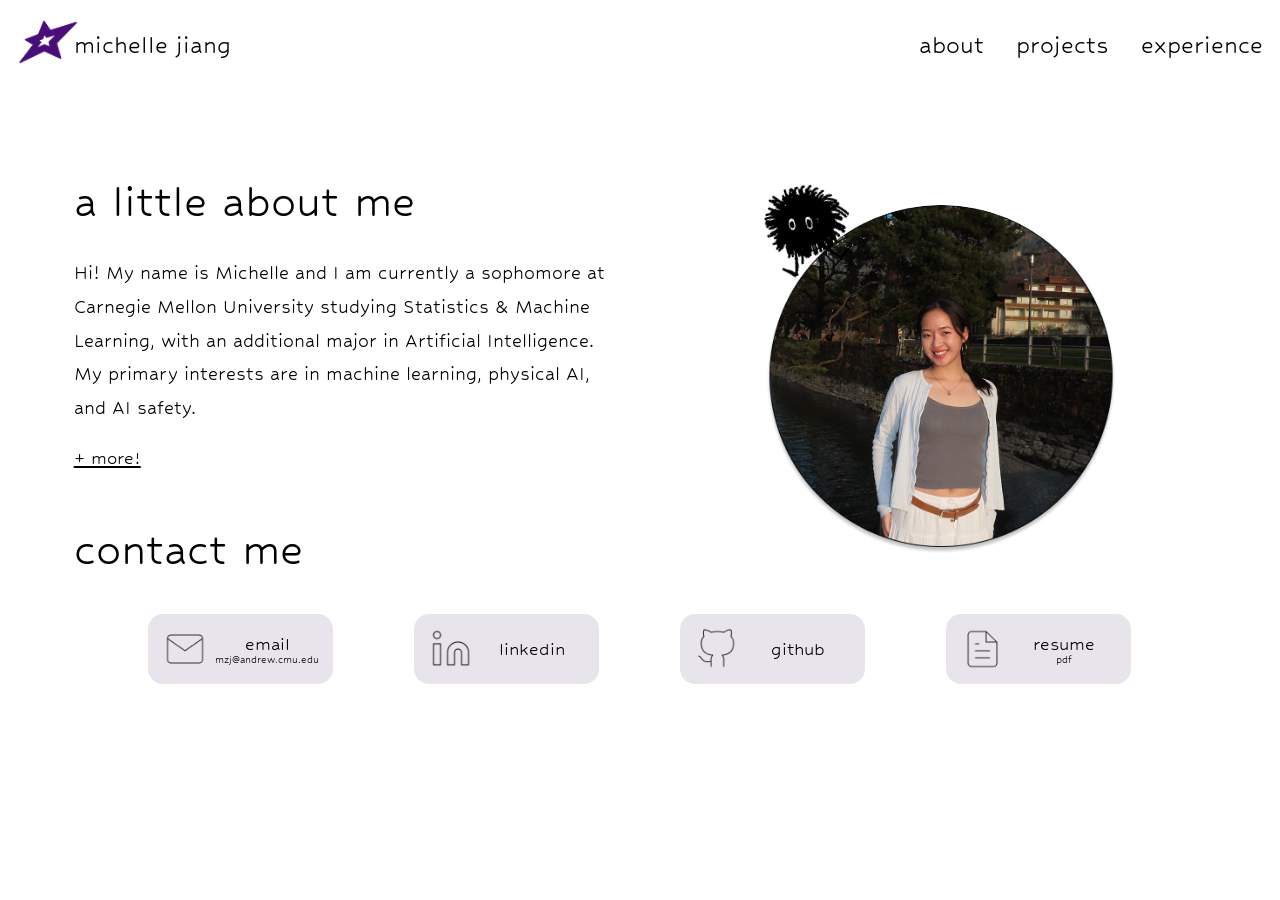
==== about.html @ 58660437 "added resume" ====
<!DOCTYPE html>
<html lang="en">
<head>
    <meta charset="utf-8">
    <meta name="viewport" content="width=device-width, initial-scale=1.0">
    <title>About — Michelle Jiang</title>
    <link rel="icon" type="image/png" href="favicon.png">
    <link rel="preconnect" href="https://fonts.googleapis.com">
    <link rel="preconnect" href="https://fonts.gstatic.com" crossorigin>
    <link href="https://fonts.googleapis.com/css2?family=Ingrid+Darling&family=Hubballi&display=swap" rel="stylesheet">
    <style>
        * {
            margin: 0;
            padding: 0;
            box-sizing: border-box;
        }

        html, body {
            width: 100%;
            height: 100%;
        }

        body {
            background: white;
            overflow-x: hidden;
        }

        /* All values scaled from 1440px design width (px / 14.4 = vw) */
        .page {
            position: relative;
            width: 100vw;
            min-height: 100vh;
            padding-bottom: 4vw;
        }

        /* ── Nav ── */
        .logo-img {
            position: absolute;
            left: 1.18vw;
            top: 1.32vw;
            width: 5vw;
            height: 3.68vw;
            object-fit: contain;
        }

        .site-name {
            position: absolute;
            left: 5.76vw;
            top: 2.5vw;
            font-family: 'Hubballi', sans-serif;
            font-size: 2.15vw;
            color: black;
            white-space: nowrap;
            text-decoration: none;
        }

        nav {
            position: absolute;
            right: 1.32vw;
            top: 2.5vw;
            display: flex;
            gap: 2.5vw;
        }

        nav a {
            font-family: 'Hubballi', sans-serif;
            font-size: 2.15vw;
            color: black;
            text-decoration: none;
            white-space: nowrap;
        }

        nav a:hover {
            opacity: 0.6;
        }

        /* ── About section ── */

        /* "a little about me": left 83px, top 219px, 64px */
        .about-heading {
            position: absolute;
            left: 5.76vw;
            top: 13.8vw;
            font-family: 'Hubballi', sans-serif;
            font-size: 4vw;
            color: black;
            white-space: nowrap;
        }

        /* Bio paragraph: left 83px, top 326px, 32px, line-height 38px, width 581px */
        .bio-text {
            position: absolute;
            left: 5.76vw;
            top: 20vw;
            width: 42vw;
            font-family: 'Hubballi', sans-serif;
            font-size: 1.7vw;
            line-height: 2.64vw;
            color: black;
        }

        /* "+ more!": left 83px, top 594px, 24px, underlined */
        .more-link {
            position: absolute;
            left: 5.76vw;
            top: 35vw;
            font-family: 'Hubballi', sans-serif;
            font-size: 1.67vw;
            color: black;
            text-decoration: underline;
            white-space: nowrap;
        }

        .more-link:hover {
            opacity: 0.6;
        }

        /* Profile photo circle: left 862px, top 261px, 394x393px */
        .profile-photo-wrap {
            position: absolute;
            left: 59.86vw;
            top: 16vw;
            width: 27.36vw;
            height: 27.29vw;
            border-radius: 50%;
            overflow: hidden;
        }

        .profile-photo-wrap img {
            width: 100%;
            height: 100%;
            object-fit: cover;
            display: block;
        }

        /* Fluffy character: left 817px, top 187px, rotated -17.23deg
           Container: 179.966x186.023px; inner clip 141.647x150.839px; img width 193.82% */
        .char-container {
            position: absolute;
            left: 56.74vw;
            top: 11vw;
            width: 12.5vw;
            height: 12.92vw;
            display: flex;
            align-items: center;
            justify-content: center;
        }

        .char-rotated {
            transform: rotate(-17.23deg);
            flex-shrink: 0;
        }

        .char-clip {
            width: 9.83vw;
            height: 10.47vw;
            position: relative;
            overflow: hidden;
        }

        .char-clip img {
            width: 100%;
            height: 100%;
            object-fit: contain;
        }

        /* ── Contact section ── */

        /* "contact me": left 83px, top 680px, 64px */
        .contact-heading {
            position: absolute;
            left: 5.76vw;
            top: 41vw;
            font-family: 'Hubballi', sans-serif;
            font-size: 4vw;
            color: black;
            white-space: nowrap;
        }

        /* Buttons: top 820px, height 78px, width 208px, radius 17px */
        .contact-btn {
            position: absolute;
            top: 48vw;
            width: 14.44vw;
            height: 5.42vw;
            background: #e8e4eb;
            border-radius: 1.18vw;
            display: flex;
            align-items: center;
            gap: 0.7vw;
            padding: 0 1.2vw;
            text-decoration: none;
            color: black;
            transition: background 0.2s, color 0.2s;
        }

        .contact-btn:hover {
            background: #480e78;
            color: white;
        }

        .contact-btn:hover .btn-icon {
            filter: invert(1) brightness(2);
        }

        .btn-icon {
            width: 3.33vw;
            height: 3.33vw;
            object-fit: contain;
            flex-shrink: 0;
        }

        .btn-linkedin .btn-icon {
            filter: brightness(0);
        }

        .btn-linkedin:hover .btn-icon {
            filter: brightness(0) invert(1);
        }

        .btn-label-wrap {
            display: flex;
            flex-direction: column;
            flex: 1;
            align-items: center;
        }

        .btn-label {
            font-family: 'Hubballi', sans-serif;
            font-size: 1.67vw;
            white-space: nowrap;
        }

        .btn-sub {
            font-family: 'Hubballi', sans-serif;
            font-size: 0.97vw;
            white-space: nowrap;
        }

        /* Button positions: left 167, 466, 765, 1064 */
        .btn-email    { left: 11.6vw; }
        .btn-linkedin { left: 32.36vw; }
        .btn-github   { left: 53.13vw; }
        .btn-resume   { left: 73.89vw; }

        /* ── More modal ── */
        .modal-overlay {
            display: none;
            position: fixed;
            inset: 0;
            background: rgba(0, 0, 0, 0.35);
            z-index: 100;
            align-items: center;
            justify-content: center;
        }

        .modal-overlay.active {
            display: flex;
        }

        .modal-panel {
            background: white;
            border-radius: 2vw;
            width: min(62vw, 92vw);
            max-height: 82vh;
            display: flex;
            flex-direction: column;
            overflow: hidden;
        }

        .modal-header {
            display: flex;
            align-items: center;
            justify-content: space-between;
            padding: 2vh 2vw 1vh 2vw;
            flex-shrink: 0;
        }

        .modal-title {
            font-family: 'Ingrid Darling', sans-serif;
            font-size: 3.5vw;
            color: black;
            white-space: nowrap;
        }

        .modal-close {
            width: 1.6vw;
            height: 1.6vw;
            background: none;
            border: none;
            cursor: pointer;
            padding: 0;
            flex-shrink: 0;
        }

        .modal-close img {
            width: 100%;
            height: 100%;
            object-fit: contain;
        }

        .modal-body {
            display: flex;
            gap: 2vw;
            padding: 0 2vw 2vh 2vw;
            overflow: hidden;
            flex: 1;
        }

        .modal-images {
            display: flex;
            flex-direction: column;
            gap: 1.2vh;
            flex-shrink: 0;
            width: 18vw;
            overflow-y: auto;
        }

        .modal-img-slot {
            background: #d9d9d9;
            border-radius: 0.5vw;
            width: 100%;
            aspect-ratio: 4 / 3;
            flex-shrink: 0;
        }

        .modal-text {
            flex: 1;
            overflow-y: auto;
            font-family: 'Hubballi', sans-serif;
            font-size: 1.7vw;
            line-height: 1.9vw;
            color: black;
        }

        .modal-text p + p {
            margin-top: 1.2vh;
        }
    </style>
</head>
<body>
    <div class="page">

        <!-- Nav -->
        <img class="logo-img" src="assets/logo.png" alt="logo">
        <a class="site-name" href="index.html">michelle jiang</a>
        <nav>
            <a href="about.html">about</a>
            <a href="projects.html">projects</a>
            <a href="experience.html">experience</a>
        </nav>

        <!-- About -->
        <p class="about-heading">a little about me</p>
        <p class="bio-text">Hi! My name is Michelle and I am currently a sophomore at Carnegie Mellon University studying Statistics &amp; Machine Learning, with an additional major in Artificial Intelligence. My primary interests are in machine learning, physical AI, and AI safety.</p>
        <a class="more-link" href="#" id="more-link">+ more!</a>

        <!-- Profile photo -->
        <div class="profile-photo-wrap">
            <img src="assets/myPhoto.png" alt="Michelle Jiang">
        </div>

        <!-- Fluffy character overlapping photo -->
        <div class="char-container">
            <div class="char-rotated">
                <div class="char-clip">
                    <img src="assets/oneLittleBlob.png" alt="">
                </div>
            </div>
        </div>

        <!-- Contact -->
        <p class="contact-heading">contact me</p>

        <a class="contact-btn btn-email" href="mailto:mzj@andrew.cmu.edu">
            <img class="btn-icon" src="assets/mailIcon.png" alt="">
            <div class="btn-label-wrap">
                <span class="btn-label">email</span>
                <span class="btn-sub">mzj@andrew.cmu.edu</span>
            </div>
        </a>

        <a class="contact-btn btn-linkedin" href="https://www.linkedin.com/in/michelle-jiang-5ab5a0302/" target="_blank" rel="noopener">
            <img class="btn-icon" src="assets/linkedinIcon.png" alt="">
            <div class="btn-label-wrap">
                <span class="btn-label">linkedin</span>
            </div>
        </a>

        <a class="contact-btn btn-github" href="https://github.com/michellezjiang" target="_blank" rel="noopener">
            <img class="btn-icon" src="assets/githubIcon.png" alt="">
            <div class="btn-label-wrap">
                <span class="btn-label">github</span>
            </div>
        </a>

        <a class="contact-btn btn-resume" href="Michelle Jiang Resume (1).pdf" target="_blank" rel="noopener">
            <img class="btn-icon" src="assets/resumeIcon.png" alt="">
            <div class="btn-label-wrap">
                <span class="btn-label">resume</span>
                <span class="btn-sub">pdf</span>
            </div>
        </a>

    </div>

    <!-- More modal -->
    <div class="modal-overlay" id="more-modal">
        <div class="modal-panel">

            <div class="modal-header">
                <p class="modal-title">a little more...</p>
                <button class="modal-close" id="modal-close" aria-label="Close">
                    <img src="assets/X.png" alt="close">
                </button>
            </div>

            <div class="modal-body">
                <!-- Image slots (blank for now) -->
                <div class="modal-images">
                    <div class="modal-img-slot"></div>
                    <div class="modal-img-slot"></div>
                    <div class="modal-img-slot"></div>
                </div>

                <!-- Text -->
                <div class="modal-text">
                    <p>When I need a break from school, I enjoy exploring my various hobbies with my friends! Recently, I&#8217;ve been really into trying new restaurants around my school. If you ever need food recommendations in the Pittsburgh area, check out my Yelp here.</p>
                    <p>In addition to food, I also enjoy playing tennis when the weather is nice. I actually played competitively from elementary school to high school! I have also been trying to get back into reading, which you can see on my Goodreads!</p>
                    <p>My minor hobbies, which I dabble in from time to time include: fashion/design, UI/UX, teaching, traveling, long walks, Severance &amp; cafe hopping.</p>
                    <p>Overall, I just really enjoy rating things and giving my unsolicited opinions on the internet (as you can probably tell &#128513;)</p>
                </div>
            </div>

        </div>
    </div>

    <script>
        const modal   = document.getElementById('more-modal');
        const openBtn = document.getElementById('more-link');
        const closeBtn = document.getElementById('modal-close');

        openBtn.addEventListener('click', function(e) {
            e.preventDefault();
            modal.classList.add('active');
        });

        closeBtn.addEventListener('click', function() {
            modal.classList.remove('active');
        });

        modal.addEventListener('click', function(e) {
            if (e.target === modal) modal.classList.remove('active');
        });
    </script>
</body>
</html>
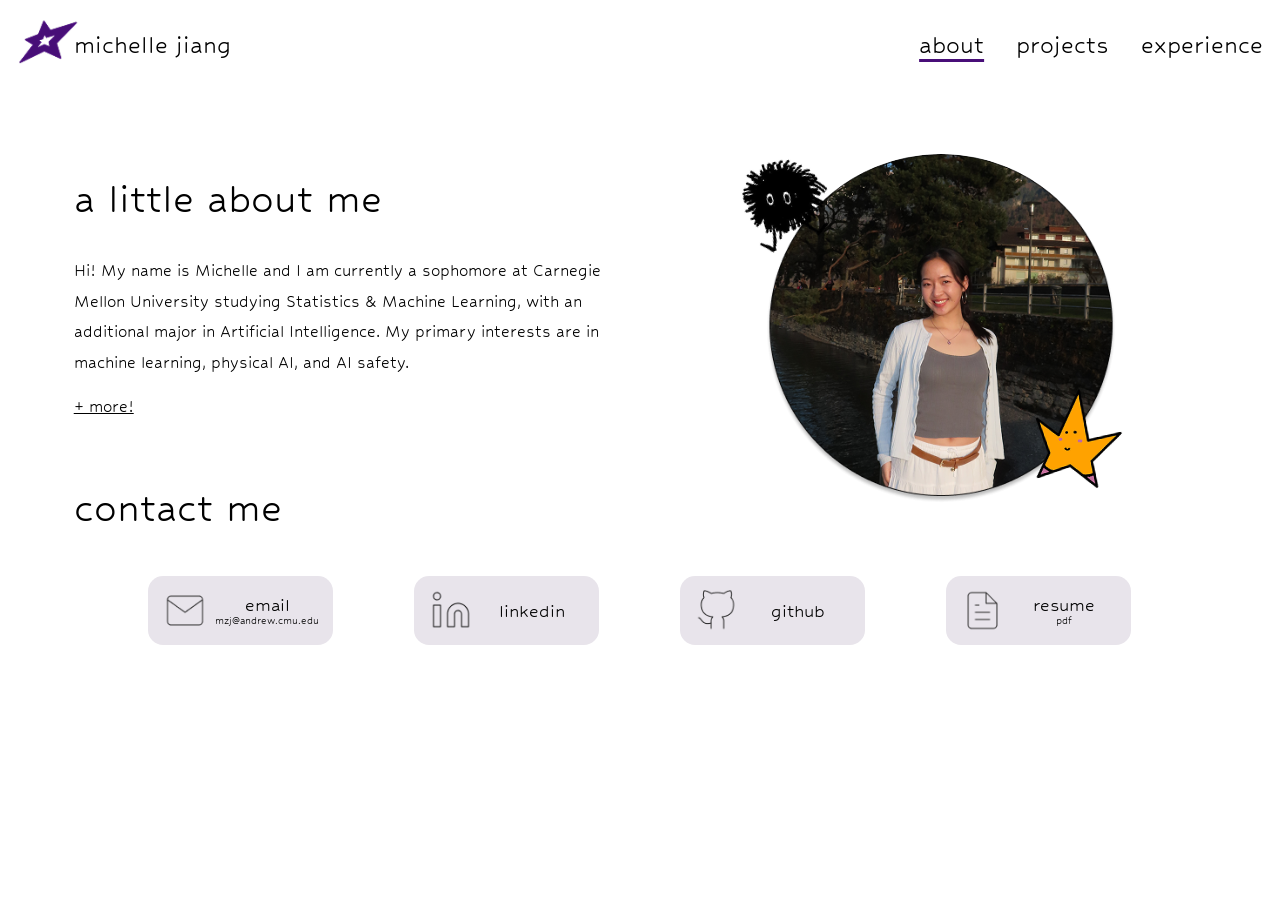
==== commit d6c61764: "small tweaks changed about me page slightly, tried to make resizing more adaptive, fixed minor incon" ====
--- a/about.html
+++ b/about.html
@@ -33,6 +33,12 @@
             padding-bottom: 4vw;
         }
 
+        /* On desktop these wrappers are invisible — children are absolutely positioned */
+        .nav-row,
+        .contact-buttons-grid {
+            display: contents;
+        }
+
         /* ── Nav ── */
         .logo-img {
             position: absolute;
@@ -74,6 +80,13 @@
             opacity: 0.6;
         }
 
+        nav a.active {
+            text-decoration: underline;
+            text-decoration-color: #480e78;
+            text-decoration-thickness: 3px;
+            text-underline-offset: 6px;
+        }
+
         /* ── About section ── */
 
         /* "a little about me": left 83px, top 219px, 64px */
@@ -82,7 +95,7 @@
             left: 5.76vw;
             top: 13.8vw;
             font-family: 'Hubballi', sans-serif;
-            font-size: 4vw;
+            font-size: 3.6vw;
             color: black;
             white-space: nowrap;
         }
@@ -94,8 +107,8 @@
             top: 20vw;
             width: 42vw;
             font-family: 'Hubballi', sans-serif;
-            font-size: 1.7vw;
-            line-height: 2.64vw;
+            font-size: 1.5vw;
+            line-height: 2.4vw;
             color: black;
         }
 
@@ -103,9 +116,9 @@
         .more-link {
             position: absolute;
             left: 5.76vw;
-            top: 35vw;
-            font-family: 'Hubballi', sans-serif;
-            font-size: 1.67vw;
+            top: 31vw;
+            font-family: 'Hubballi', sans-serif;
+            font-size: 1.5vw;
             color: black;
             text-decoration: underline;
             white-space: nowrap;
@@ -119,7 +132,7 @@
         .profile-photo-wrap {
             position: absolute;
             left: 59.86vw;
-            top: 16vw;
+            top: 12vw;
             width: 27.36vw;
             height: 27.29vw;
             border-radius: 50%;
@@ -137,8 +150,8 @@
            Container: 179.966x186.023px; inner clip 141.647x150.839px; img width 193.82% */
         .char-container {
             position: absolute;
-            left: 56.74vw;
-            top: 11vw;
+            left: 55vw;
+            top: 9vw;
             width: 12.5vw;
             height: 12.92vw;
             display: flex;
@@ -164,15 +177,43 @@
             object-fit: contain;
         }
 
+        /* Star character: bottom-right of profile photo */
+        .char-star-container {
+            position: absolute;
+            left: 78vw;
+            top: 28vw;
+            width: 12.5vw;
+            height: 12.92vw;
+            display: flex;
+            align-items: center;
+            justify-content: center;
+        }
+
+        .char-star-rotated {
+            transform: rotate(-9deg);
+            flex-shrink: 0;
+        }
+
+        .char-star-clip {
+            width: 9.83vw;
+            height: 10.47vw;
+        }
+
+        .char-star-clip img {
+            width: 100%;
+            height: 100%;
+            object-fit: contain;
+        }
+
         /* ── Contact section ── */
 
         /* "contact me": left 83px, top 680px, 64px */
         .contact-heading {
             position: absolute;
             left: 5.76vw;
-            top: 41vw;
-            font-family: 'Hubballi', sans-serif;
-            font-size: 4vw;
+            top: 38vw;
+            font-family: 'Hubballi', sans-serif;
+            font-size: 3.6vw;
             color: black;
             white-space: nowrap;
         }
@@ -180,7 +221,7 @@
         /* Buttons: top 820px, height 78px, width 208px, radius 17px */
         .contact-btn {
             position: absolute;
-            top: 48vw;
+            top: 45vw;
             width: 14.44vw;
             height: 5.42vw;
             background: #e8e4eb;
@@ -336,16 +377,208 @@
         .modal-text p + p {
             margin-top: 1.2vh;
         }
+
+        /* ── Tablet (768px – 1024px) ── */
+        @media (max-width: 1024px) {
+            .logo-img {
+                width: 40px;
+                height: 30px;
+                left: 16px;
+                top: 14px;
+            }
+
+            .site-name {
+                left: 64px;
+                top: 18px;
+                font-size: 20px;
+            }
+
+            nav {
+                right: 16px;
+                top: 18px;
+                gap: 20px;
+            }
+
+            nav a {
+                font-size: 20px;
+            }
+
+            .about-heading {
+                font-size: 3.8vw;
+                top: 13vw;
+            }
+
+            .bio-text {
+                font-size: 1.7vw;
+                line-height: 2.6vw;
+            }
+
+            .contact-heading {
+                font-size: 3.8vw;
+            }
+
+            .modal-title { font-size: 4vw; }
+            .modal-text { font-size: 2vw; line-height: 2.4vw; }
+        }
+
+        /* ── Mobile (<768px) ── */
+        @media (max-width: 767px) {
+            body {
+                overflow: auto;
+            }
+
+            .page {
+                position: static;
+                width: 100%;
+                min-height: 100vh;
+                padding: 14px 20px 40px;
+                display: flex;
+                flex-direction: column;
+            }
+
+            /* Nav */
+            .nav-row {
+                display: flex;
+                align-items: center;
+                gap: 10px;
+                margin-bottom: 8px;
+            }
+
+            .logo-img {
+                position: static;
+                width: 36px;
+                height: 26px;
+                flex-shrink: 0;
+            }
+
+            .site-name {
+                position: static;
+                font-size: 18px;
+                white-space: nowrap;
+            }
+
+            nav {
+                position: static;
+                gap: 20px;
+                margin-bottom: 24px;
+            }
+
+            nav a { font-size: 16px; }
+
+            /* About heading */
+            .about-heading {
+                position: static;
+                font-size: 28px;
+                white-space: normal;
+                margin-bottom: 16px;
+            }
+
+            /* Profile photo — centered, below bio */
+            .profile-photo-wrap {
+                position: static;
+                width: 200px;
+                height: 200px;
+                margin: 16px auto;
+            }
+
+            /* Hide decorative characters */
+            .char-container,
+            .char-star-container {
+                display: none;
+            }
+
+            /* Bio text */
+            .bio-text {
+                position: static;
+                width: 100%;
+                font-size: 16px;
+                line-height: 1.6;
+                margin-bottom: 8px;
+            }
+
+            .more-link {
+                position: static;
+                font-size: 16px;
+                margin-bottom: 28px;
+            }
+
+            /* Contact section */
+            .contact-heading {
+                position: static;
+                font-size: 28px;
+                margin-bottom: 16px;
+            }
+
+            /* Buttons: 2-column grid */
+            .contact-btn {
+                position: static;
+                width: 100%;
+                height: auto;
+                padding: 12px 16px;
+                border-radius: 12px;
+                gap: 12px;
+            }
+
+            .btn-icon {
+                width: 28px;
+                height: 28px;
+            }
+
+            .btn-label { font-size: 16px; }
+            .btn-sub   { font-size: 12px; }
+
+            /* Grid wrapper for the 4 buttons */
+            .contact-buttons-grid {
+                display: grid;
+                grid-template-columns: 1fr 1fr;
+                gap: 12px;
+            }
+
+            /* Modal adjustments */
+            .modal-panel {
+                width: 92vw;
+                border-radius: 16px;
+            }
+
+            .modal-title { font-size: 24px; }
+
+            .modal-close {
+                width: 20px;
+                height: 20px;
+            }
+
+            .modal-body {
+                flex-direction: column;
+            }
+
+            .modal-images {
+                flex-direction: row;
+                width: 100%;
+                overflow-x: auto;
+                overflow-y: visible;
+            }
+
+            .modal-img-slot {
+                min-width: 120px;
+            }
+
+            .modal-text {
+                font-size: 15px;
+                line-height: 1.55;
+            }
+        }
     </style>
 </head>
 <body>
     <div class="page">
 
         <!-- Nav -->
-        <img class="logo-img" src="assets/logo.png" alt="logo">
-        <a class="site-name" href="index.html">michelle jiang</a>
+        <div class="nav-row">
+            <a href="index.html"><img class="logo-img" src="assets/logo.png" alt="logo"></a>
+            <a class="site-name" href="index.html">michelle jiang</a>
+        </div>
         <nav>
-            <a href="about.html">about</a>
+            <a href="about.html" class="active">about</a>
             <a href="projects.html">projects</a>
             <a href="experience.html">experience</a>
         </nav>
@@ -369,38 +602,49 @@
             </div>
         </div>
 
+        <!-- Star character bottom-right of photo -->
+        <div class="char-star-container">
+            <div class="char-star-rotated">
+                <div class="char-star-clip">
+                    <img src="assets/oneLittleStar.png" alt="">
+                </div>
+            </div>
+        </div>
+
         <!-- Contact -->
         <p class="contact-heading">contact me</p>
 
-        <a class="contact-btn btn-email" href="mailto:mzj@andrew.cmu.edu">
-            <img class="btn-icon" src="assets/mailIcon.png" alt="">
-            <div class="btn-label-wrap">
-                <span class="btn-label">email</span>
-                <span class="btn-sub">mzj@andrew.cmu.edu</span>
-            </div>
-        </a>
-
-        <a class="contact-btn btn-linkedin" href="https://www.linkedin.com/in/michelle-jiang-5ab5a0302/" target="_blank" rel="noopener">
-            <img class="btn-icon" src="assets/linkedinIcon.png" alt="">
-            <div class="btn-label-wrap">
-                <span class="btn-label">linkedin</span>
-            </div>
-        </a>
-
-        <a class="contact-btn btn-github" href="https://github.com/michellezjiang" target="_blank" rel="noopener">
-            <img class="btn-icon" src="assets/githubIcon.png" alt="">
-            <div class="btn-label-wrap">
-                <span class="btn-label">github</span>
-            </div>
-        </a>
-
-        <a class="contact-btn btn-resume" href="Michelle Jiang Resume (1).pdf" target="_blank" rel="noopener">
-            <img class="btn-icon" src="assets/resumeIcon.png" alt="">
-            <div class="btn-label-wrap">
-                <span class="btn-label">resume</span>
-                <span class="btn-sub">pdf</span>
-            </div>
-        </a>
+        <div class="contact-buttons-grid">
+            <a class="contact-btn btn-email" href="mailto:mzj@andrew.cmu.edu">
+                <img class="btn-icon" src="assets/mailIcon.png" alt="">
+                <div class="btn-label-wrap">
+                    <span class="btn-label">email</span>
+                    <span class="btn-sub">mzj@andrew.cmu.edu</span>
+                </div>
+            </a>
+
+            <a class="contact-btn btn-linkedin" href="https://www.linkedin.com/in/michelle-jiang-5ab5a0302/" target="_blank" rel="noopener">
+                <img class="btn-icon" src="assets/linkedinIcon.png" alt="">
+                <div class="btn-label-wrap">
+                    <span class="btn-label">linkedin</span>
+                </div>
+            </a>
+
+            <a class="contact-btn btn-github" href="https://github.com/michellezjiang" target="_blank" rel="noopener">
+                <img class="btn-icon" src="assets/githubIcon.png" alt="">
+                <div class="btn-label-wrap">
+                    <span class="btn-label">github</span>
+                </div>
+            </a>
+
+            <a class="contact-btn btn-resume" href="Michelle Jiang Resume (1).pdf" target="_blank" rel="noopener">
+                <img class="btn-icon" src="assets/resumeIcon.png" alt="">
+                <div class="btn-label-wrap">
+                    <span class="btn-label">resume</span>
+                    <span class="btn-sub">pdf</span>
+                </div>
+            </a>
+        </div>
 
     </div>
 
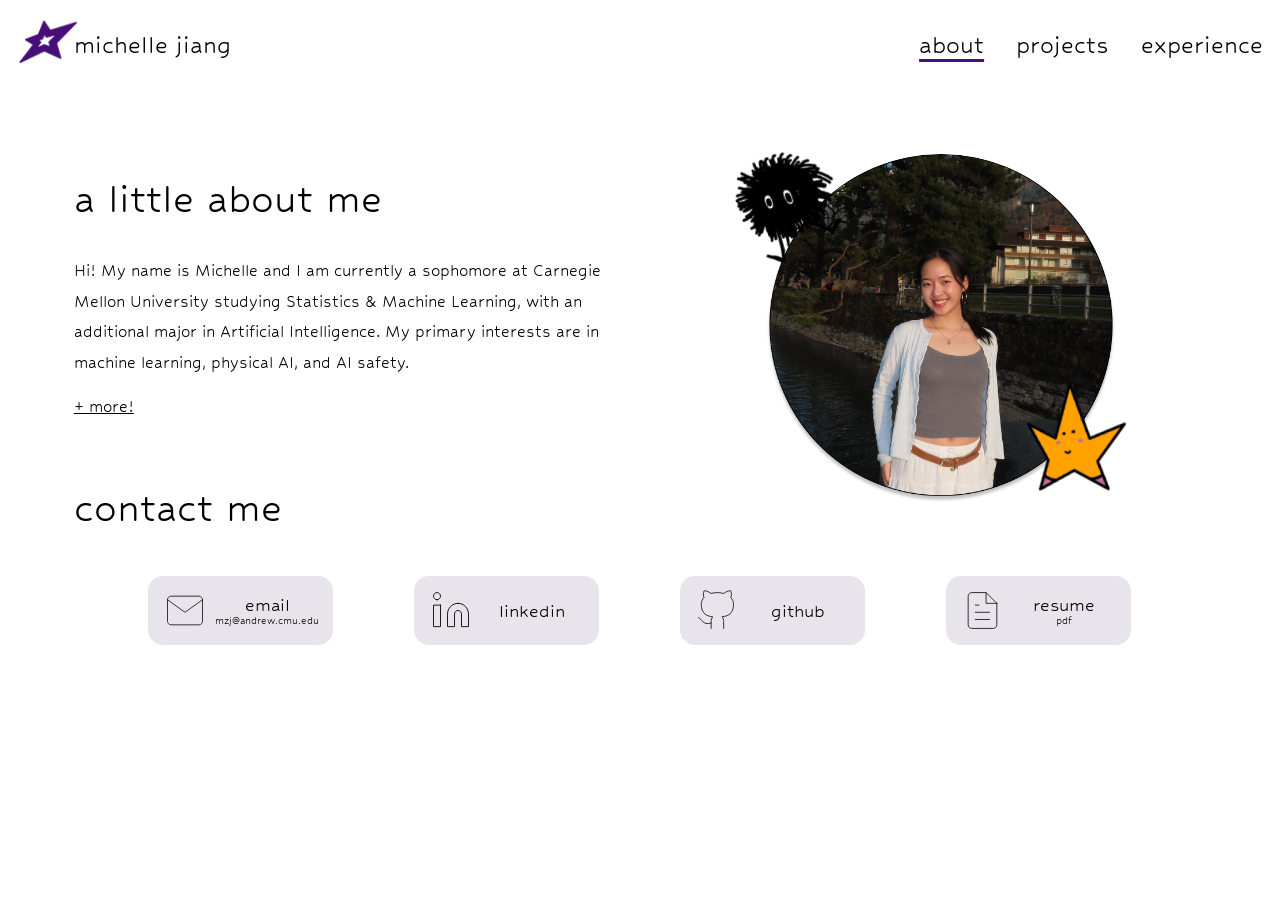
==== commit df1c829c: "minor updates changed pngs to svgs and higher quality images, added missing line art to home screen" ====
--- a/about.html
+++ b/about.html
@@ -574,7 +574,7 @@
 
         <!-- Nav -->
         <div class="nav-row">
-            <a href="index.html"><img class="logo-img" src="assets/logo.png" alt="logo"></a>
+            <a href="index.html"><img class="logo-img" src="assets/logo.svg" alt="logo"></a>
             <a class="site-name" href="index.html">michelle jiang</a>
         </div>
         <nav>
@@ -590,14 +590,14 @@
 
         <!-- Profile photo -->
         <div class="profile-photo-wrap">
-            <img src="assets/myPhoto.png" alt="Michelle Jiang">
+            <img src="assets/myBioPhoto.png" alt="Michelle Jiang">
         </div>
 
         <!-- Fluffy character overlapping photo -->
         <div class="char-container">
             <div class="char-rotated">
                 <div class="char-clip">
-                    <img src="assets/oneLittleBlob.png" alt="">
+                    <img src="assets/oneLittleBlob.svg" alt="">
                 </div>
             </div>
         </div>
@@ -606,7 +606,7 @@
         <div class="char-star-container">
             <div class="char-star-rotated">
                 <div class="char-star-clip">
-                    <img src="assets/oneLittleStar.png" alt="">
+                    <img src="assets/oneLittleStar.svg" alt="">
                 </div>
             </div>
         </div>
@@ -616,7 +616,7 @@
 
         <div class="contact-buttons-grid">
             <a class="contact-btn btn-email" href="mailto:mzj@andrew.cmu.edu">
-                <img class="btn-icon" src="assets/mailIcon.png" alt="">
+                <img class="btn-icon" src="assets/mailIcon.svg" alt="">
                 <div class="btn-label-wrap">
                     <span class="btn-label">email</span>
                     <span class="btn-sub">mzj@andrew.cmu.edu</span>
@@ -624,21 +624,21 @@
             </a>
 
             <a class="contact-btn btn-linkedin" href="https://www.linkedin.com/in/michelle-jiang-5ab5a0302/" target="_blank" rel="noopener">
-                <img class="btn-icon" src="assets/linkedinIcon.png" alt="">
+                <img class="btn-icon" src="assets/linkedinIcon.svg" alt="">
                 <div class="btn-label-wrap">
                     <span class="btn-label">linkedin</span>
                 </div>
             </a>
 
             <a class="contact-btn btn-github" href="https://github.com/michellezjiang" target="_blank" rel="noopener">
-                <img class="btn-icon" src="assets/githubIcon.png" alt="">
+                <img class="btn-icon" src="assets/githubIcon.svg" alt="">
                 <div class="btn-label-wrap">
                     <span class="btn-label">github</span>
                 </div>
             </a>
 
             <a class="contact-btn btn-resume" href="Michelle Jiang Resume (1).pdf" target="_blank" rel="noopener">
-                <img class="btn-icon" src="assets/resumeIcon.png" alt="">
+                <img class="btn-icon" src="assets/resumeIcon.svg" alt="">
                 <div class="btn-label-wrap">
                     <span class="btn-label">resume</span>
                     <span class="btn-sub">pdf</span>
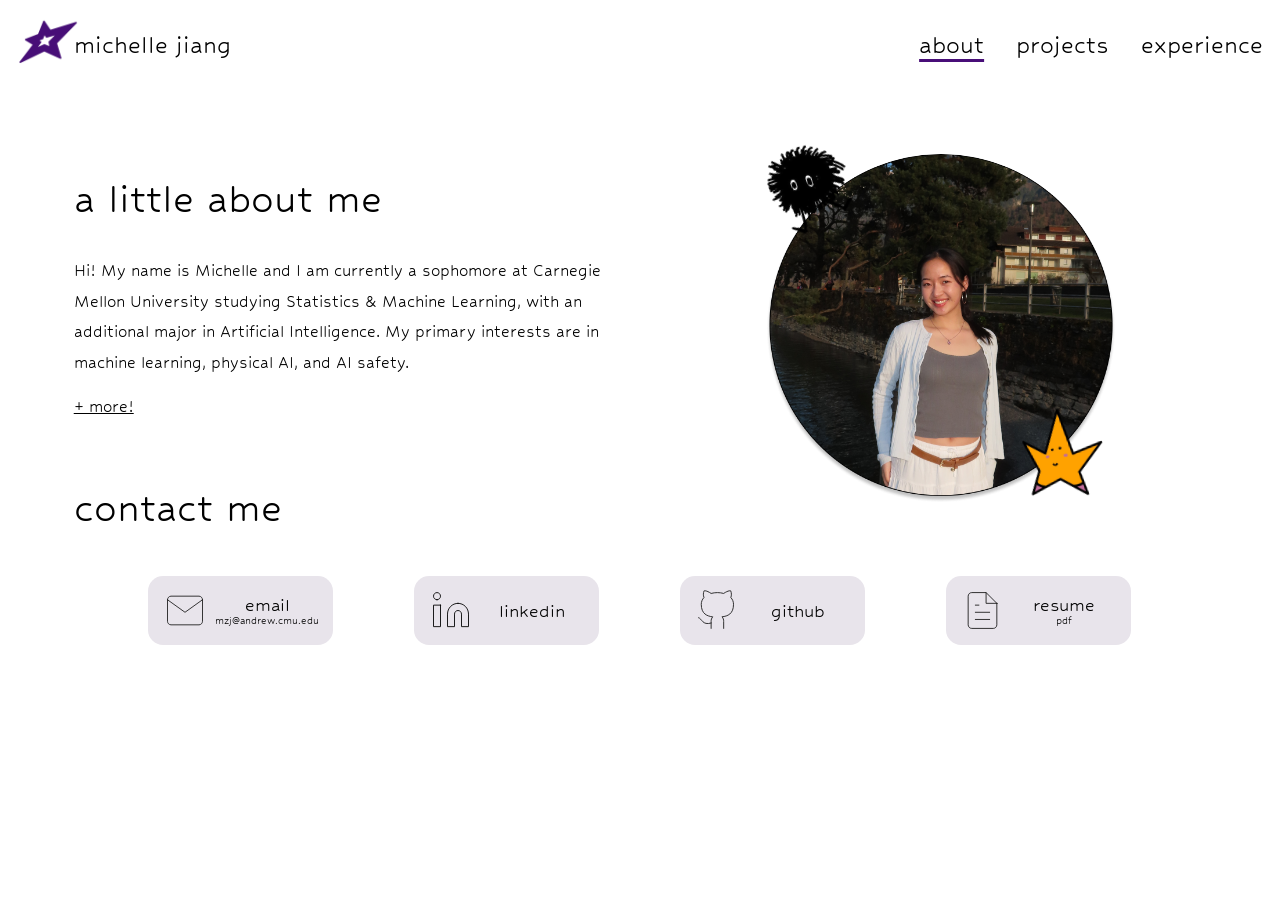
==== commit 27d4a5e1: "added photos rotating photos in about page" ====
--- a/about.html
+++ b/about.html
@@ -150,8 +150,8 @@
            Container: 179.966x186.023px; inner clip 141.647x150.839px; img width 193.82% */
         .char-container {
             position: absolute;
-            left: 55vw;
-            top: 9vw;
+            left: 58vw;
+            top: 8.5vw;
             width: 12.5vw;
             height: 12.92vw;
             display: flex;
@@ -172,8 +172,8 @@
         }
 
         .char-clip img {
-            width: 100%;
-            height: 100%;
+            width: 80%;
+            height: 80%;
             object-fit: contain;
         }
 
@@ -181,7 +181,7 @@
         .char-star-container {
             position: absolute;
             left: 78vw;
-            top: 28vw;
+            top: 30vw;
             width: 12.5vw;
             height: 12.92vw;
             display: flex;
@@ -200,8 +200,8 @@
         }
 
         .char-star-clip img {
-            width: 100%;
-            height: 100%;
+            width: 80%;
+            height: 80%;
             object-fit: contain;
         }
 
@@ -355,14 +355,47 @@
             flex-shrink: 0;
             width: 18vw;
             overflow-y: auto;
+            scrollbar-width: none;
+            -ms-overflow-style: none;
+        }
+
+        .modal-images::-webkit-scrollbar {
+            display: none;
+        }
+
+        .modal-images.show-scrollbar {
+            scrollbar-width: thin;
+            scrollbar-color: #ccc transparent;
+            -ms-overflow-style: auto;
+        }
+
+        .modal-images.show-scrollbar::-webkit-scrollbar {
+            display: block;
+            width: 4px;
+        }
+
+        .modal-images.show-scrollbar::-webkit-scrollbar-thumb {
+            background: #ccc;
+            border-radius: 2px;
+        }
+
+        .modal-images.hide-clones .modal-img-clone {
+            display: none;
         }
 
         .modal-img-slot {
-            background: #d9d9d9;
             border-radius: 0.5vw;
             width: 100%;
             aspect-ratio: 4 / 3;
             flex-shrink: 0;
+            overflow: hidden;
+        }
+
+        .modal-img-slot img {
+            width: 100%;
+            height: 100%;
+            object-fit: cover;
+            display: block;
         }
 
         .modal-text {
@@ -662,9 +695,13 @@
             <div class="modal-body">
                 <!-- Image slots (blank for now) -->
                 <div class="modal-images">
-                    <div class="modal-img-slot"></div>
-                    <div class="modal-img-slot"></div>
-                    <div class="modal-img-slot"></div>
+                    <div class="modal-img-slot"><img src="aboutPhotos/IMG_3335.jpg" alt=""></div>
+                    <div class="modal-img-slot"><img src="aboutPhotos/IMG_2489.JPG" alt=""></div>
+                    <div class="modal-img-slot"><img src="aboutPhotos/IMG_5267.jpg" alt=""></div>
+                    <div class="modal-img-slot"><img src="aboutPhotos/IMG_4606.JPG" alt=""></div>
+                    <div class="modal-img-slot"><img src="aboutPhotos/IMG_1502.JPG" alt=""></div>
+                    <div class="modal-img-slot"><img src="aboutPhotos/IMG_1071.JPG" alt=""></div>
+                    <div class="modal-img-slot"><img src="aboutPhotos/IMG_6518.jpg" alt=""></div>
                 </div>
 
                 <!-- Text -->
@@ -680,21 +717,70 @@
     </div>
 
     <script>
-        const modal   = document.getElementById('more-modal');
-        const openBtn = document.getElementById('more-link');
+        const modal    = document.getElementById('more-modal');
+        const openBtn  = document.getElementById('more-link');
         const closeBtn = document.getElementById('modal-close');
+        const imgList  = document.querySelector('.modal-images');
+
+        // Duplicate slots for seamless looping; mark clones so we can hide them on hover
+        const origSlots = Array.from(imgList.children);
+        origSlots.forEach(function(slot) {
+            const clone = slot.cloneNode(true);
+            clone.classList.add('modal-img-clone');
+            imgList.appendChild(clone);
+        });
+
+        let scrollTimer = null;
+        let paused = false;
+
+        function startAutoScroll() {
+            clearInterval(scrollTimer);
+            scrollTimer = setInterval(function() {
+                if (paused) return;
+                imgList.scrollTop += 1;
+                if (imgList.scrollTop >= imgList.scrollHeight / 2) {
+                    imgList.scrollTop -= imgList.scrollHeight / 2;
+                }
+            }, 20);
+        }
+
+        function stopAutoScroll() {
+            clearInterval(scrollTimer);
+            scrollTimer = null;
+        }
+
+        imgList.addEventListener('mouseenter', function() {
+            paused = true;
+            // Normalize position into the original half before hiding clones
+            const halfH = imgList.scrollHeight / 2;
+            if (imgList.scrollTop >= halfH) {
+                imgList.scrollTop -= halfH;
+            }
+            imgList.classList.add('hide-clones', 'show-scrollbar');
+        });
+
+        imgList.addEventListener('mouseleave', function() {
+            imgList.classList.remove('hide-clones', 'show-scrollbar');
+            paused = false;
+        });
 
         openBtn.addEventListener('click', function(e) {
             e.preventDefault();
             modal.classList.add('active');
+            imgList.scrollTop = 0;
+            startAutoScroll();
         });
 
         closeBtn.addEventListener('click', function() {
             modal.classList.remove('active');
+            stopAutoScroll();
         });
 
         modal.addEventListener('click', function(e) {
-            if (e.target === modal) modal.classList.remove('active');
+            if (e.target === modal) {
+                modal.classList.remove('active');
+                stopAutoScroll();
+            }
         });
     </script>
 </body>
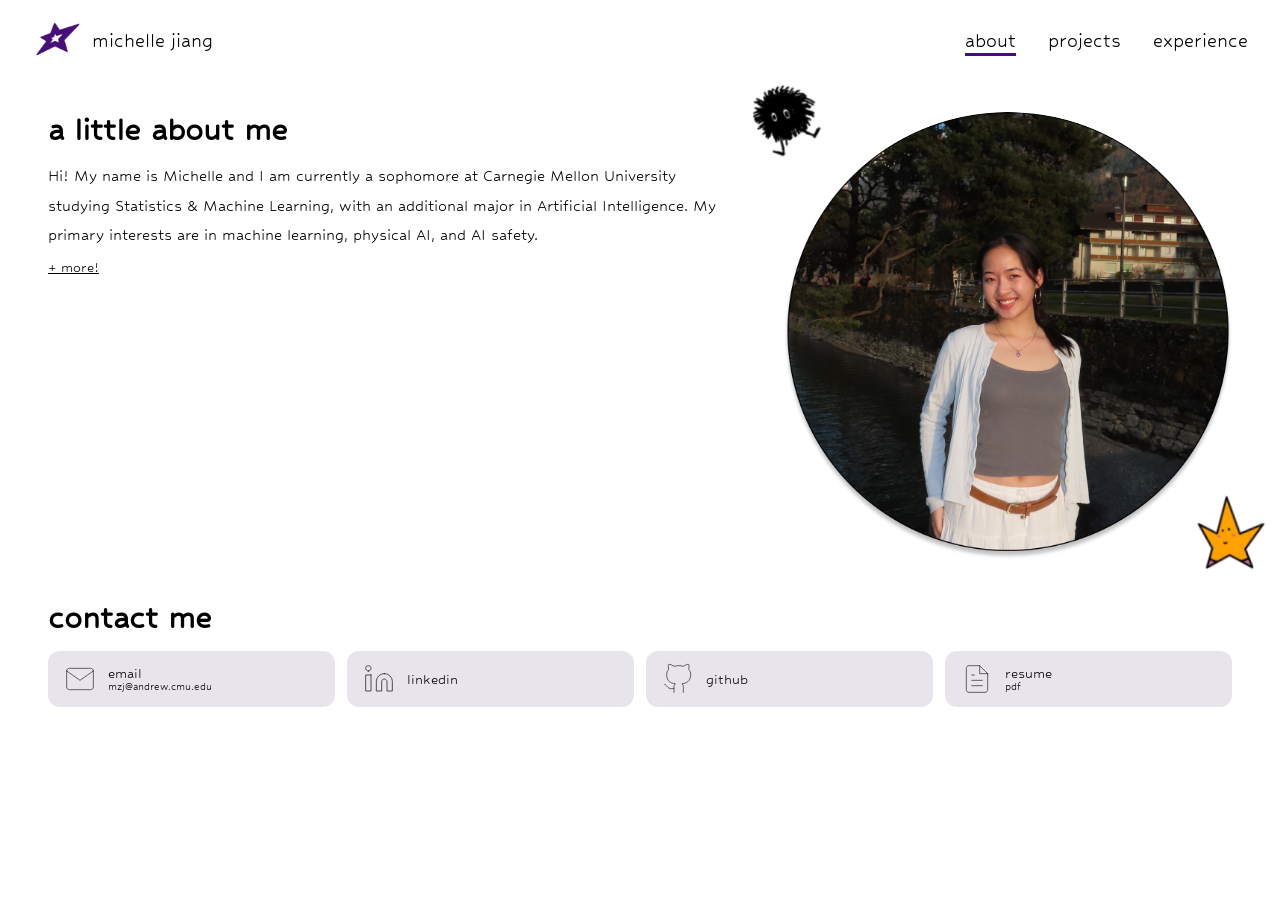
==== commit e999d0b7: "some random updates changing size of screen" ====
--- a/about.html
+++ b/about.html
@@ -8,135 +8,63 @@
     <link rel="preconnect" href="https://fonts.googleapis.com">
     <link rel="preconnect" href="https://fonts.gstatic.com" crossorigin>
     <link href="https://fonts.googleapis.com/css2?family=Ingrid+Darling&family=Hubballi&display=swap" rel="stylesheet">
+    <link rel="stylesheet" href="style.css">
     <style>
-        * {
-            margin: 0;
-            padding: 0;
-            box-sizing: border-box;
-        }
-
-        html, body {
-            width: 100%;
-            height: 100%;
-        }
-
+        /* ── About — mobile base ── */
         body {
-            background: white;
-            overflow-x: hidden;
-        }
-
-        /* All values scaled from 1440px design width (px / 14.4 = vw) */
-        .page {
-            position: relative;
-            width: 100vw;
+            display: flex;
+            flex-direction: column;
             min-height: 100vh;
-            padding-bottom: 4vw;
-        }
-
-        /* On desktop these wrappers are invisible — children are absolutely positioned */
-        .nav-row,
-        .contact-buttons-grid {
-            display: contents;
-        }
-
-        /* ── Nav ── */
-        .logo-img {
-            position: absolute;
-            left: 1.18vw;
-            top: 1.32vw;
-            width: 5vw;
-            height: 3.68vw;
-            object-fit: contain;
-        }
-
-        .site-name {
-            position: absolute;
-            left: 5.76vw;
-            top: 2.5vw;
-            font-family: 'Hubballi', sans-serif;
-            font-size: 2.15vw;
-            color: black;
-            white-space: nowrap;
-            text-decoration: none;
-        }
-
-        nav {
-            position: absolute;
-            right: 1.32vw;
-            top: 2.5vw;
-            display: flex;
-            gap: 2.5vw;
-        }
-
-        nav a {
-            font-family: 'Hubballi', sans-serif;
-            font-size: 2.15vw;
-            color: black;
-            text-decoration: none;
-            white-space: nowrap;
-        }
-
-        nav a:hover {
-            opacity: 0.6;
-        }
-
-        nav a.active {
+        }
+
+        .about-main {
+            flex: 1;
+            padding: 1.25rem 1.25rem 3rem;
+            display: flex;
+            flex-direction: column;
+            gap: 2.5rem;
+        }
+
+        /* ── About section ── */
+        .about-section {
+            display: flex;
+            flex-direction: column;
+            gap: 1.5rem;
+        }
+
+        .about-heading {
+            font-family: var(--font-body);
+            font-size: 1.75rem;
+            color: #000;
+            margin-bottom: 0.875rem;
+        }
+
+        .bio-text {
+            font-family: var(--font-body);
+            font-size: 1rem;
+            line-height: 1.65;
+            color: #000;
+            margin-bottom: 0.5rem;
+        }
+
+        .more-link {
+            font-family: var(--font-body);
+            font-size: 1rem;
+            color: #000;
             text-decoration: underline;
-            text-decoration-color: #480e78;
-            text-decoration-thickness: 3px;
-            text-underline-offset: 6px;
-        }
-
-        /* ── About section ── */
-
-        /* "a little about me": left 83px, top 219px, 64px */
-        .about-heading {
-            position: absolute;
-            left: 5.76vw;
-            top: 13.8vw;
-            font-family: 'Hubballi', sans-serif;
-            font-size: 3.6vw;
-            color: black;
-            white-space: nowrap;
-        }
-
-        /* Bio paragraph: left 83px, top 326px, 32px, line-height 38px, width 581px */
-        .bio-text {
-            position: absolute;
-            left: 5.76vw;
-            top: 20vw;
-            width: 42vw;
-            font-family: 'Hubballi', sans-serif;
-            font-size: 1.5vw;
-            line-height: 2.4vw;
-            color: black;
-        }
-
-        /* "+ more!": left 83px, top 594px, 24px, underlined */
-        .more-link {
-            position: absolute;
-            left: 5.76vw;
-            top: 31vw;
-            font-family: 'Hubballi', sans-serif;
-            font-size: 1.5vw;
-            color: black;
-            text-decoration: underline;
-            white-space: nowrap;
-        }
-
-        .more-link:hover {
-            opacity: 0.6;
-        }
-
-        /* Profile photo circle: left 862px, top 261px, 394x393px */
+            display: inline-block;
+        }
+
+        .more-link:hover { opacity: 0.6; }
+
+        .about-right { position: relative; }
+
         .profile-photo-wrap {
-            position: absolute;
-            left: 59.86vw;
-            top: 12vw;
-            width: 27.36vw;
-            height: 27.29vw;
+            width: 180px;
+            height: 180px;
             border-radius: 50%;
             overflow: hidden;
+            margin: 0 auto;
         }
 
         .profile-photo-wrap img {
@@ -146,145 +74,66 @@
             display: block;
         }
 
-        /* Fluffy character: left 817px, top 187px, rotated -17.23deg
-           Container: 179.966x186.023px; inner clip 141.647x150.839px; img width 193.82% */
-        .char-container {
-            position: absolute;
-            left: 58vw;
-            top: 8.5vw;
-            width: 12.5vw;
-            height: 12.92vw;
+        .char-blob,
+        .char-star { display: none; }
+
+        /* ── Contact section ── */
+        .contact-heading {
+            font-family: var(--font-body);
+            font-size: 1.75rem;
+            color: #000;
+            margin-bottom: 1rem;
+        }
+
+        .contact-buttons-grid {
+            display: grid;
+            grid-template-columns: 1fr 1fr;
+            gap: 0.75rem;
+        }
+
+        .contact-btn {
             display: flex;
             align-items: center;
-            justify-content: center;
-        }
-
-        .char-rotated {
-            transform: rotate(-17.23deg);
-            flex-shrink: 0;
-        }
-
-        .char-clip {
-            width: 9.83vw;
-            height: 10.47vw;
-            position: relative;
-            overflow: hidden;
-        }
-
-        .char-clip img {
-            width: 80%;
-            height: 80%;
-            object-fit: contain;
-        }
-
-        /* Star character: bottom-right of profile photo */
-        .char-star-container {
-            position: absolute;
-            left: 78vw;
-            top: 30vw;
-            width: 12.5vw;
-            height: 12.92vw;
-            display: flex;
-            align-items: center;
-            justify-content: center;
-        }
-
-        .char-star-rotated {
-            transform: rotate(-9deg);
-            flex-shrink: 0;
-        }
-
-        .char-star-clip {
-            width: 9.83vw;
-            height: 10.47vw;
-        }
-
-        .char-star-clip img {
-            width: 80%;
-            height: 80%;
-            object-fit: contain;
-        }
-
-        /* ── Contact section ── */
-
-        /* "contact me": left 83px, top 680px, 64px */
-        .contact-heading {
-            position: absolute;
-            left: 5.76vw;
-            top: 38vw;
-            font-family: 'Hubballi', sans-serif;
-            font-size: 3.6vw;
-            color: black;
-            white-space: nowrap;
-        }
-
-        /* Buttons: top 820px, height 78px, width 208px, radius 17px */
-        .contact-btn {
-            position: absolute;
-            top: 45vw;
-            width: 14.44vw;
-            height: 5.42vw;
-            background: #e8e4eb;
-            border-radius: 1.18vw;
-            display: flex;
-            align-items: center;
-            gap: 0.7vw;
-            padding: 0 1.2vw;
+            gap: 0.75rem;
+            padding: 0.75rem 1rem;
+            background: var(--surface);
+            border-radius: 0.75rem;
             text-decoration: none;
-            color: black;
+            color: #000;
             transition: background 0.2s, color 0.2s;
         }
 
-        .contact-btn:hover {
-            background: #480e78;
-            color: white;
-        }
-
-        .contact-btn:hover .btn-icon {
-            filter: invert(1) brightness(2);
-        }
+        .contact-btn:hover { background: var(--accent); color: #fff; }
+        .contact-btn:hover .btn-icon { filter: invert(1) brightness(2); }
+
+        .btn-linkedin .btn-icon { filter: brightness(0); }
+        .btn-linkedin:hover .btn-icon { filter: brightness(0) invert(1); }
 
         .btn-icon {
-            width: 3.33vw;
-            height: 3.33vw;
+            width: 1.75rem;
+            height: 1.75rem;
             object-fit: contain;
             flex-shrink: 0;
         }
 
-        .btn-linkedin .btn-icon {
-            filter: brightness(0);
-        }
-
-        .btn-linkedin:hover .btn-icon {
-            filter: brightness(0) invert(1);
-        }
-
         .btn-label-wrap {
             display: flex;
             flex-direction: column;
-            flex: 1;
-            align-items: center;
         }
 
         .btn-label {
-            font-family: 'Hubballi', sans-serif;
-            font-size: 1.67vw;
+            font-family: var(--font-body);
+            font-size: 1rem;
             white-space: nowrap;
         }
 
         .btn-sub {
-            font-family: 'Hubballi', sans-serif;
-            font-size: 0.97vw;
+            font-family: var(--font-body);
+            font-size: 0.75rem;
             white-space: nowrap;
         }
 
-        /* Button positions: left 167, 466, 765, 1064 */
-        .btn-email    { left: 11.6vw; }
-        .btn-linkedin { left: 32.36vw; }
-        .btn-github   { left: 53.13vw; }
-        .btn-resume   { left: 73.89vw; }
-
-        /* ── More modal ── */
+        /* ── Modal ── */
         .modal-overlay {
             display: none;
             position: fixed;
@@ -295,14 +144,12 @@
             justify-content: center;
         }
 
-        .modal-overlay.active {
-            display: flex;
-        }
+        .modal-overlay.active { display: flex; }
 
         .modal-panel {
-            background: white;
-            border-radius: 2vw;
-            width: min(62vw, 92vw);
+            background: #fff;
+            border-radius: 1rem;
+            width: min(900px, 92vw);
             max-height: 82vh;
             display: flex;
             flex-direction: column;
@@ -313,20 +160,21 @@
             display: flex;
             align-items: center;
             justify-content: space-between;
-            padding: 2vh 2vw 1vh 2vw;
+            padding: 1.25rem 1.5rem 0.75rem;
             flex-shrink: 0;
         }
 
         .modal-title {
-            font-family: 'Ingrid Darling', sans-serif;
-            font-size: 3.5vw;
-            color: black;
+            font-family: var(--font-display);
+            font-size: 1.5rem;
+            color: #000;
             white-space: nowrap;
         }
 
         .modal-close {
-            width: 1.6vw;
-            height: 1.6vw;
+            width: 2rem;
+            height: 2rem;
+            min-width: 2rem;
             background: none;
             border: none;
             cursor: pointer;
@@ -342,26 +190,27 @@
 
         .modal-body {
             display: flex;
-            gap: 2vw;
-            padding: 0 2vw 2vh 2vw;
+            flex-direction: column;
+            gap: 1rem;
+            padding: 0 1.5rem 1.25rem;
             overflow: hidden;
             flex: 1;
         }
 
+        /* Mobile: images scroll horizontally */
         .modal-images {
             display: flex;
-            flex-direction: column;
-            gap: 1.2vh;
+            flex-direction: row;
+            gap: 0.75rem;
+            width: 100%;
+            overflow-x: auto;
+            overflow-y: hidden;
             flex-shrink: 0;
-            width: 18vw;
-            overflow-y: auto;
             scrollbar-width: none;
             -ms-overflow-style: none;
         }
 
-        .modal-images::-webkit-scrollbar {
-            display: none;
-        }
+        .modal-images::-webkit-scrollbar { display: none; }
 
         .modal-images.show-scrollbar {
             scrollbar-width: thin;
@@ -372,6 +221,7 @@
         .modal-images.show-scrollbar::-webkit-scrollbar {
             display: block;
             width: 4px;
+            height: 4px;
         }
 
         .modal-images.show-scrollbar::-webkit-scrollbar-thumb {
@@ -379,13 +229,11 @@
             border-radius: 2px;
         }
 
-        .modal-images.hide-clones .modal-img-clone {
-            display: none;
-        }
+        .modal-images.hide-clones .modal-img-clone { display: none; }
 
         .modal-img-slot {
-            border-radius: 0.5vw;
-            width: 100%;
+            border-radius: 0.5rem;
+            min-width: 7.5rem;
             aspect-ratio: 4 / 3;
             flex-shrink: 0;
             overflow: hidden;
@@ -401,212 +249,115 @@
         .modal-text {
             flex: 1;
             overflow-y: auto;
-            font-family: 'Hubballi', sans-serif;
-            font-size: 1.7vw;
-            line-height: 1.9vw;
-            color: black;
-        }
-
-        .modal-text p + p {
-            margin-top: 1.2vh;
-        }
-
-        /* ── Tablet (768px – 1024px) ── */
-        @media (max-width: 1024px) {
-            .logo-img {
-                width: 40px;
-                height: 30px;
-                left: 16px;
-                top: 14px;
-            }
-
-            .site-name {
-                left: 64px;
-                top: 18px;
-                font-size: 20px;
-            }
-
-            nav {
-                right: 16px;
-                top: 18px;
-                gap: 20px;
-            }
-
-            nav a {
-                font-size: 20px;
-            }
-
-            .about-heading {
-                font-size: 3.8vw;
-                top: 13vw;
-            }
-
-            .bio-text {
-                font-size: 1.7vw;
-                line-height: 2.6vw;
-            }
-
-            .contact-heading {
-                font-size: 3.8vw;
-            }
-
-            .modal-title { font-size: 4vw; }
-            .modal-text { font-size: 2vw; line-height: 2.4vw; }
-        }
-
-        /* ── Mobile (<768px) ── */
-        @media (max-width: 767px) {
-            body {
-                overflow: auto;
-            }
-
-            .page {
-                position: static;
-                width: 100%;
-                min-height: 100vh;
-                padding: 14px 20px 40px;
-                display: flex;
-                flex-direction: column;
-            }
-
-            /* Nav */
-            .nav-row {
-                display: flex;
-                align-items: center;
-                gap: 10px;
-                margin-bottom: 8px;
-            }
-
-            .logo-img {
-                position: static;
-                width: 36px;
-                height: 26px;
+            font-family: var(--font-body);
+            font-size: 0.9375rem;
+            line-height: 1.6;
+            color: #000;
+        }
+
+        .modal-text p + p { margin-top: 0.75rem; }
+
+        /* ── Tablet (768px+) ── */
+        @media (min-width: 768px) {
+            .about-main { padding: 1.5rem 2rem 3rem; }
+
+            .about-section {
+                flex-direction: row;
+                align-items: flex-start;
+                gap: 3rem;
+            }
+
+            .about-left { flex: 1; }
+
+            .about-right {
                 flex-shrink: 0;
-            }
-
-            .site-name {
-                position: static;
-                font-size: 18px;
-                white-space: nowrap;
-            }
-
-            nav {
-                position: static;
-                gap: 20px;
-                margin-bottom: 24px;
-            }
-
-            nav a { font-size: 16px; }
-
-            /* About heading */
-            .about-heading {
-                position: static;
-                font-size: 28px;
-                white-space: normal;
-                margin-bottom: 16px;
-            }
-
-            /* Profile photo — centered, below bio */
+                width: 38%;
+                max-width: 22rem;
+            }
+
             .profile-photo-wrap {
-                position: static;
-                width: 200px;
-                height: 200px;
-                margin: 16px auto;
-            }
-
-            /* Hide decorative characters */
-            .char-container,
-            .char-star-container {
-                display: none;
-            }
-
-            /* Bio text */
-            .bio-text {
-                position: static;
-                width: 100%;
-                font-size: 16px;
-                line-height: 1.6;
-                margin-bottom: 8px;
-            }
-
-            .more-link {
-                position: static;
-                font-size: 16px;
-                margin-bottom: 28px;
-            }
-
-            /* Contact section */
-            .contact-heading {
-                position: static;
-                font-size: 28px;
-                margin-bottom: 16px;
-            }
-
-            /* Buttons: 2-column grid */
-            .contact-btn {
-                position: static;
                 width: 100%;
                 height: auto;
-                padding: 12px 16px;
-                border-radius: 12px;
-                gap: 12px;
-            }
-
-            .btn-icon {
-                width: 28px;
-                height: 28px;
-            }
-
-            .btn-label { font-size: 16px; }
-            .btn-sub   { font-size: 12px; }
-
-            /* Grid wrapper for the 4 buttons */
-            .contact-buttons-grid {
-                display: grid;
-                grid-template-columns: 1fr 1fr;
-                gap: 12px;
-            }
-
-            /* Modal adjustments */
-            .modal-panel {
-                width: 92vw;
-                border-radius: 16px;
-            }
-
-            .modal-title { font-size: 24px; }
-
-            .modal-close {
-                width: 20px;
-                height: 20px;
-            }
-
-            .modal-body {
+                aspect-ratio: 1;
+                margin: 0;
+            }
+
+            .about-heading { font-size: 2rem; }
+            .bio-text { font-size: 1.0625rem; }
+
+            .contact-heading { font-size: 2rem; }
+            .contact-buttons-grid { grid-template-columns: repeat(4, 1fr); }
+            .btn-icon { width: 2rem; height: 2rem; }
+
+            /* Modal: images scroll vertically on the left */
+            .modal-body { flex-direction: row; }
+
+            .modal-images {
                 flex-direction: column;
-            }
-
-            .modal-images {
-                flex-direction: row;
+                width: 11rem;
+                overflow-x: hidden;
+                overflow-y: auto;
+                flex-shrink: 0;
+            }
+
+            .modal-img-slot { min-width: 0; }
+
+            .modal-title { font-size: 2rem; }
+            .modal-text { font-size: 1rem; }
+        }
+
+        /* ── Desktop (1024px+) ── */
+        @media (min-width: 1024px) {
+            .about-main { padding: 2rem 3rem 4rem; }
+
+            .about-right {
+                width: 42%;
+                max-width: 28rem;
+            }
+
+            .about-heading { font-size: 2.25rem; }
+            .bio-text { font-size: 1.125rem; }
+
+            /* Decorative characters around the photo */
+            .char-blob {
+                display: block;
+                position: absolute;
+                top: -2.5rem;
+                left: -2.5rem;
+                width: 5rem;
+                pointer-events: none;
+            }
+
+            .char-blob img {
                 width: 100%;
-                overflow-x: auto;
-                overflow-y: visible;
-            }
-
-            .modal-img-slot {
-                min-width: 120px;
-            }
-
-            .modal-text {
-                font-size: 15px;
-                line-height: 1.55;
-            }
+                transform: rotate(-17deg);
+            }
+
+            .char-star {
+                display: block;
+                position: absolute;
+                bottom: -1.5rem;
+                right: -2.5rem;
+                width: 5rem;
+                pointer-events: none;
+            }
+
+            .char-star img {
+                width: 100%;
+                transform: rotate(-9deg);
+            }
+
+            .contact-heading { font-size: 2.25rem; }
+
+            .modal-images { width: 14rem; }
+            .modal-title { font-size: 2.25rem; }
+            .modal-text { font-size: 1.0625rem; }
         }
     </style>
 </head>
 <body>
-    <div class="page">
-
-        <!-- Nav -->
-        <div class="nav-row">
+    <header class="site-header">
+        <div class="nav-brand">
             <a href="index.html"><img class="logo-img" src="assets/logo.svg" alt="logo"></a>
             <a class="site-name" href="index.html">michelle jiang</a>
         </div>
@@ -615,96 +366,82 @@
             <a href="projects.html">projects</a>
             <a href="experience.html">experience</a>
         </nav>
-
-        <!-- About -->
-        <p class="about-heading">a little about me</p>
-        <p class="bio-text">Hi! My name is Michelle and I am currently a sophomore at Carnegie Mellon University studying Statistics &amp; Machine Learning, with an additional major in Artificial Intelligence. My primary interests are in machine learning, physical AI, and AI safety.</p>
-        <a class="more-link" href="#" id="more-link">+ more!</a>
-
-        <!-- Profile photo -->
-        <div class="profile-photo-wrap">
-            <img src="assets/myBioPhoto.png" alt="Michelle Jiang">
-        </div>
-
-        <!-- Fluffy character overlapping photo -->
-        <div class="char-container">
-            <div class="char-rotated">
-                <div class="char-clip">
+    </header>
+
+    <main class="about-main">
+
+        <section class="about-section">
+            <div class="about-left">
+                <h1 class="about-heading">a little about me</h1>
+                <p class="bio-text">Hi! My name is Michelle and I am currently a sophomore at Carnegie Mellon University studying Statistics &amp; Machine Learning, with an additional major in Artificial Intelligence. My primary interests are in machine learning, physical AI, and AI safety.</p>
+                <a class="more-link" href="#" id="more-link">+ more!</a>
+            </div>
+            <div class="about-right">
+                <div class="profile-photo-wrap">
+                    <img src="assets/myBioPhoto.png" alt="Michelle Jiang">
+                </div>
+                <div class="char-blob">
                     <img src="assets/oneLittleBlob.svg" alt="">
                 </div>
-            </div>
-        </div>
-
-        <!-- Star character bottom-right of photo -->
-        <div class="char-star-container">
-            <div class="char-star-rotated">
-                <div class="char-star-clip">
+                <div class="char-star">
                     <img src="assets/oneLittleStar.svg" alt="">
                 </div>
             </div>
-        </div>
-
-        <!-- Contact -->
-        <p class="contact-heading">contact me</p>
-
-        <div class="contact-buttons-grid">
-            <a class="contact-btn btn-email" href="mailto:mzj@andrew.cmu.edu">
-                <img class="btn-icon" src="assets/mailIcon.svg" alt="">
-                <div class="btn-label-wrap">
-                    <span class="btn-label">email</span>
-                    <span class="btn-sub">mzj@andrew.cmu.edu</span>
-                </div>
-            </a>
-
-            <a class="contact-btn btn-linkedin" href="https://www.linkedin.com/in/michelle-jiang-5ab5a0302/" target="_blank" rel="noopener">
-                <img class="btn-icon" src="assets/linkedinIcon.svg" alt="">
-                <div class="btn-label-wrap">
-                    <span class="btn-label">linkedin</span>
-                </div>
-            </a>
-
-            <a class="contact-btn btn-github" href="https://github.com/michellezjiang" target="_blank" rel="noopener">
-                <img class="btn-icon" src="assets/githubIcon.svg" alt="">
-                <div class="btn-label-wrap">
-                    <span class="btn-label">github</span>
-                </div>
-            </a>
-
-            <a class="contact-btn btn-resume" href="Michelle Jiang Resume (1).pdf" target="_blank" rel="noopener">
-                <img class="btn-icon" src="assets/resumeIcon.svg" alt="">
-                <div class="btn-label-wrap">
-                    <span class="btn-label">resume</span>
-                    <span class="btn-sub">pdf</span>
-                </div>
-            </a>
-        </div>
-
-    </div>
+        </section>
+
+        <section class="contact-section">
+            <h2 class="contact-heading">contact me</h2>
+            <div class="contact-buttons-grid">
+                <a class="contact-btn btn-email" href="mailto:mzj@andrew.cmu.edu">
+                    <img class="btn-icon" src="assets/mailIcon.svg" alt="">
+                    <div class="btn-label-wrap">
+                        <span class="btn-label">email</span>
+                        <span class="btn-sub">mzj@andrew.cmu.edu</span>
+                    </div>
+                </a>
+                <a class="contact-btn btn-linkedin" href="https://www.linkedin.com/in/michelle-jiang-5ab5a0302/" target="_blank" rel="noopener">
+                    <img class="btn-icon" src="assets/linkedinIcon.svg" alt="">
+                    <div class="btn-label-wrap">
+                        <span class="btn-label">linkedin</span>
+                    </div>
+                </a>
+                <a class="contact-btn btn-github" href="https://github.com/michellezjiang" target="_blank" rel="noopener">
+                    <img class="btn-icon" src="assets/githubIcon.svg" alt="">
+                    <div class="btn-label-wrap">
+                        <span class="btn-label">github</span>
+                    </div>
+                </a>
+                <a class="contact-btn btn-resume" href="Michelle Jiang Resume (1).pdf" target="_blank" rel="noopener">
+                    <img class="btn-icon" src="assets/resumeIcon.svg" alt="">
+                    <div class="btn-label-wrap">
+                        <span class="btn-label">resume</span>
+                        <span class="btn-sub">pdf</span>
+                    </div>
+                </a>
+            </div>
+        </section>
+
+    </main>
 
     <!-- More modal -->
     <div class="modal-overlay" id="more-modal">
         <div class="modal-panel">
-
             <div class="modal-header">
                 <p class="modal-title">a little more...</p>
                 <button class="modal-close" id="modal-close" aria-label="Close">
                     <img src="assets/X.png" alt="close">
                 </button>
             </div>
-
             <div class="modal-body">
-                <!-- Image slots (blank for now) -->
                 <div class="modal-images">
-                    <div class="modal-img-slot"><img src="aboutPhotos/IMG_3335.jpg" alt=""></div>
-                    <div class="modal-img-slot"><img src="aboutPhotos/IMG_2489.JPG" alt=""></div>
-                    <div class="modal-img-slot"><img src="aboutPhotos/IMG_5267.jpg" alt=""></div>
+                    <div class="modal-img-slot"><img src="aboutPhotos/IMG_3335.JPG" alt=""></div>
+                    <div class="modal-img-slot"><img src="aboutPhotos/IMG_2489.jpg" alt=""></div>
+                    <div class="modal-img-slot"><img src="aboutPhotos/IMG_5267.JPG" alt=""></div>
                     <div class="modal-img-slot"><img src="aboutPhotos/IMG_4606.JPG" alt=""></div>
                     <div class="modal-img-slot"><img src="aboutPhotos/IMG_1502.JPG" alt=""></div>
-                    <div class="modal-img-slot"><img src="aboutPhotos/IMG_1071.JPG" alt=""></div>
+                    <div class="modal-img-slot"><img src="aboutPhotos/IMG_1071.jpg" alt=""></div>
                     <div class="modal-img-slot"><img src="aboutPhotos/IMG_6518.jpg" alt=""></div>
                 </div>
-
-                <!-- Text -->
                 <div class="modal-text">
                     <p>When I need a break from school, I enjoy exploring my various hobbies with my friends! Recently, I&#8217;ve been really into trying new restaurants around my school. If you ever need food recommendations in the Pittsburgh area, check out my Yelp here.</p>
                     <p>In addition to food, I also enjoy playing tennis when the weather is nice. I actually played competitively from elementary school to high school! I have also been trying to get back into reading, which you can see on my Goodreads!</p>
@@ -712,7 +449,6 @@
                     <p>Overall, I just really enjoy rating things and giving my unsolicited opinions on the internet (as you can probably tell &#128513;)</p>
                 </div>
             </div>
-
         </div>
     </div>
 
@@ -732,14 +468,15 @@
 
         let scrollTimer = null;
         let paused = false;
+        let oneSetHeight = 0;
 
         function startAutoScroll() {
             clearInterval(scrollTimer);
             scrollTimer = setInterval(function() {
                 if (paused) return;
                 imgList.scrollTop += 1;
-                if (imgList.scrollTop >= imgList.scrollHeight / 2) {
-                    imgList.scrollTop -= imgList.scrollHeight / 2;
+                if (imgList.scrollTop >= oneSetHeight) {
+                    imgList.scrollTop -= oneSetHeight;
                 }
             }, 20);
         }
@@ -751,12 +488,13 @@
 
         imgList.addEventListener('mouseenter', function() {
             paused = true;
-            // Normalize position into the original half before hiding clones
-            const halfH = imgList.scrollHeight / 2;
-            if (imgList.scrollTop >= halfH) {
-                imgList.scrollTop -= halfH;
-            }
+            const normalizedTop = imgList.scrollTop >= oneSetHeight
+                ? imgList.scrollTop - oneSetHeight
+                : imgList.scrollTop;
             imgList.classList.add('hide-clones', 'show-scrollbar');
+            requestAnimationFrame(function() {
+                imgList.scrollTop = normalizedTop;
+            });
         });
 
         imgList.addEventListener('mouseleave', function() {
@@ -768,7 +506,12 @@
             e.preventDefault();
             modal.classList.add('active');
             imgList.scrollTop = 0;
-            startAutoScroll();
+            requestAnimationFrame(function() {
+                const containerTop = imgList.getBoundingClientRect().top;
+                const firstClone = imgList.querySelector('.modal-img-clone');
+                oneSetHeight = firstClone.getBoundingClientRect().top - containerTop;
+                startAutoScroll();
+            });
         });
 
         closeBtn.addEventListener('click', function() {
--- a/style.css
+++ b/style.css
@@ -0,0 +1,102 @@
+/* ── Reset ── */
+*, *::before, *::after {
+    margin: 0;
+    padding: 0;
+    box-sizing: border-box;
+}
+
+html { font-size: 16px; }
+
+body {
+    background: #fff;
+    color: #000;
+    overflow-x: hidden;
+}
+
+/* ── Tokens ── */
+:root {
+    --font-display: 'Ingrid Darling', cursive;
+    --font-body: 'Hubballi', sans-serif;
+    --accent: #480e78;
+    --surface: #e8e4eb;
+    --surface-2: #d9d9d9;
+}
+
+/* ── Site header ── */
+.site-header {
+    display: flex;
+    flex-wrap: wrap;
+    align-items: center;
+    justify-content: space-between;
+    gap: 0.375rem 1rem;
+    padding: 0.875rem 1.25rem;
+    position: relative;
+    z-index: 10;
+}
+
+/* On mobile the brand fills the row; nav wraps underneath */
+.nav-brand {
+    display: flex;
+    align-items: center;
+    gap: 0.625rem;
+    flex: 1 1 100%;
+}
+
+.logo-img {
+    width: 2.25rem;
+    height: 1.625rem;
+    object-fit: contain;
+    flex-shrink: 0;
+}
+
+.site-name {
+    font-family: var(--font-body);
+    font-size: 1.125rem;
+    color: #000;
+    text-decoration: none;
+    white-space: nowrap;
+}
+
+nav {
+    display: flex;
+    gap: 1.25rem;
+}
+
+nav a {
+    font-family: var(--font-body);
+    font-size: 1rem;
+    color: #000;
+    text-decoration: none;
+    white-space: nowrap;
+}
+
+nav a:hover { opacity: 0.6; }
+
+nav a.active {
+    text-decoration: underline;
+    text-decoration-color: var(--accent);
+    text-decoration-thickness: 3px;
+    text-underline-offset: 6px;
+}
+
+/* Tablet (768px+) */
+@media (min-width: 768px) {
+    .site-header {
+        flex-wrap: nowrap;
+        padding: 1.125rem 1.75rem;
+    }
+    .nav-brand { flex: 0 0 auto; }
+    .logo-img { width: 2.75rem; height: 2rem; }
+    .site-name { font-size: 1.25rem; }
+    nav { gap: 1.75rem; }
+    nav a { font-size: 1.25rem; }
+}
+
+/* Desktop (1024px+) */
+@media (min-width: 1024px) {
+    .site-header { padding: 1.25rem 2rem; }
+    .logo-img { width: 3.125rem; height: 2.25rem; }
+    .site-name { font-size: 1.375rem; }
+    nav { gap: 2rem; }
+    nav a { font-size: 1.375rem; }
+}
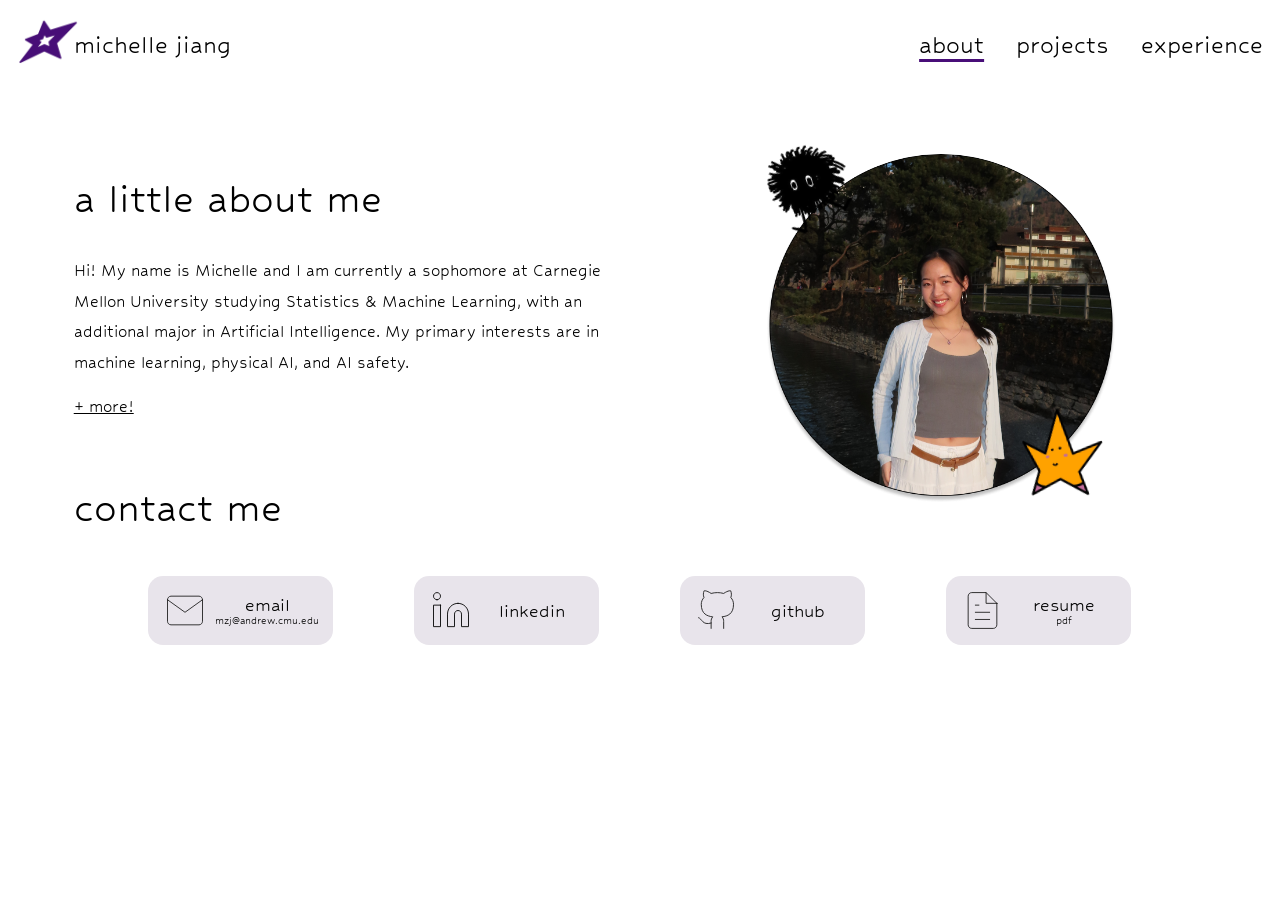
==== commit de8030db: "large battle about the nav bar turns out i was just looking at a cached version of the website. the " ====
--- a/about.html
+++ b/about.html
@@ -10,61 +10,85 @@
     <link href="https://fonts.googleapis.com/css2?family=Ingrid+Darling&family=Hubballi&display=swap" rel="stylesheet">
     <link rel="stylesheet" href="style.css">
     <style>
-        /* ── About — mobile base ── */
+        * {
+            margin: 0;
+            padding: 0;
+            box-sizing: border-box;
+        }
+
+        html, body {
+            width: 100%;
+            height: 100%;
+        }
+
         body {
-            display: flex;
-            flex-direction: column;
+            background: white;
+            overflow-x: hidden;
+        }
+
+        /* All values scaled from 1440px design width (px / 14.4 = vw) */
+        .page {
+            position: relative;
+            width: 100vw;
             min-height: 100vh;
-        }
-
-        .about-main {
-            flex: 1;
-            padding: 1.25rem 1.25rem 3rem;
-            display: flex;
-            flex-direction: column;
-            gap: 2.5rem;
+            padding-bottom: 4vw;
+        }
+
+        /* On desktop contact buttons are absolutely positioned */
+        .contact-buttons-grid {
+            display: contents;
         }
 
         /* ── About section ── */
-        .about-section {
-            display: flex;
-            flex-direction: column;
-            gap: 1.5rem;
-        }
-
+
+        /* "a little about me": left 83px, top 219px, 64px */
         .about-heading {
-            font-family: var(--font-body);
-            font-size: 1.75rem;
-            color: #000;
-            margin-bottom: 0.875rem;
-        }
-
+            position: absolute;
+            left: 5.76vw;
+            top: 13.8vw;
+            font-family: 'Hubballi', sans-serif;
+            font-size: 3.6vw;
+            color: black;
+            white-space: nowrap;
+        }
+
+        /* Bio paragraph: left 83px, top 326px, 32px, line-height 38px, width 581px */
         .bio-text {
-            font-family: var(--font-body);
-            font-size: 1rem;
-            line-height: 1.65;
-            color: #000;
-            margin-bottom: 0.5rem;
-        }
-
+            position: absolute;
+            left: 5.76vw;
+            top: 20vw;
+            width: 42vw;
+            font-family: 'Hubballi', sans-serif;
+            font-size: 1.5vw;
+            line-height: 2.4vw;
+            color: black;
+        }
+
+        /* "+ more!": left 83px, top 594px, 24px, underlined */
         .more-link {
-            font-family: var(--font-body);
-            font-size: 1rem;
-            color: #000;
+            position: absolute;
+            left: 5.76vw;
+            top: 31vw;
+            font-family: 'Hubballi', sans-serif;
+            font-size: 1.5vw;
+            color: black;
             text-decoration: underline;
-            display: inline-block;
-        }
-
-        .more-link:hover { opacity: 0.6; }
-
-        .about-right { position: relative; }
-
+            white-space: nowrap;
+        }
+
+        .more-link:hover {
+            opacity: 0.6;
+        }
+
+        /* Profile photo circle: left 862px, top 261px, 394x393px */
         .profile-photo-wrap {
-            width: 180px;
-            height: 180px;
+            position: absolute;
+            left: 59.86vw;
+            top: 12vw;
+            width: 27.36vw;
+            height: 27.29vw;
             border-radius: 50%;
             overflow: hidden;
-            margin: 0 auto;
         }
 
         .profile-photo-wrap img {
@@ -74,66 +98,145 @@
             display: block;
         }
 
-        .char-blob,
-        .char-star { display: none; }
+        /* Fluffy character: left 817px, top 187px, rotated -17.23deg
+           Container: 179.966x186.023px; inner clip 141.647x150.839px; img width 193.82% */
+        .char-container {
+            position: absolute;
+            left: 58vw;
+            top: 8.5vw;
+            width: 12.5vw;
+            height: 12.92vw;
+            display: flex;
+            align-items: center;
+            justify-content: center;
+        }
+
+        .char-rotated {
+            transform: rotate(-17.23deg);
+            flex-shrink: 0;
+        }
+
+        .char-clip {
+            width: 9.83vw;
+            height: 10.47vw;
+            position: relative;
+            overflow: hidden;
+        }
+
+        .char-clip img {
+            width: 80%;
+            height: 80%;
+            object-fit: contain;
+        }
+
+        /* Star character: bottom-right of profile photo */
+        .char-star-container {
+            position: absolute;
+            left: 78vw;
+            top: 30vw;
+            width: 12.5vw;
+            height: 12.92vw;
+            display: flex;
+            align-items: center;
+            justify-content: center;
+        }
+
+        .char-star-rotated {
+            transform: rotate(-9deg);
+            flex-shrink: 0;
+        }
+
+        .char-star-clip {
+            width: 9.83vw;
+            height: 10.47vw;
+        }
+
+        .char-star-clip img {
+            width: 80%;
+            height: 80%;
+            object-fit: contain;
+        }
 
         /* ── Contact section ── */
+
+        /* "contact me": left 83px, top 680px, 64px */
         .contact-heading {
-            font-family: var(--font-body);
-            font-size: 1.75rem;
-            color: #000;
-            margin-bottom: 1rem;
-        }
-
-        .contact-buttons-grid {
-            display: grid;
-            grid-template-columns: 1fr 1fr;
-            gap: 0.75rem;
-        }
-
+            position: absolute;
+            left: 5.76vw;
+            top: 38vw;
+            font-family: 'Hubballi', sans-serif;
+            font-size: 3.6vw;
+            color: black;
+            white-space: nowrap;
+        }
+
+        /* Buttons: top 820px, height 78px, width 208px, radius 17px */
         .contact-btn {
+            position: absolute;
+            top: 45vw;
+            width: 14.44vw;
+            height: 5.42vw;
+            background: #e8e4eb;
+            border-radius: 1.18vw;
             display: flex;
             align-items: center;
-            gap: 0.75rem;
-            padding: 0.75rem 1rem;
-            background: var(--surface);
-            border-radius: 0.75rem;
+            gap: 0.7vw;
+            padding: 0 1.2vw;
             text-decoration: none;
-            color: #000;
+            color: black;
             transition: background 0.2s, color 0.2s;
         }
 
-        .contact-btn:hover { background: var(--accent); color: #fff; }
-        .contact-btn:hover .btn-icon { filter: invert(1) brightness(2); }
-
-        .btn-linkedin .btn-icon { filter: brightness(0); }
-        .btn-linkedin:hover .btn-icon { filter: brightness(0) invert(1); }
+        .contact-btn:hover {
+            background: #480e78;
+            color: white;
+        }
+
+        .contact-btn:hover .btn-icon {
+            filter: invert(1) brightness(2);
+        }
 
         .btn-icon {
-            width: 1.75rem;
-            height: 1.75rem;
+            width: 3.33vw;
+            height: 3.33vw;
             object-fit: contain;
             flex-shrink: 0;
         }
 
+        .btn-linkedin .btn-icon {
+            filter: brightness(0);
+        }
+
+        .btn-linkedin:hover .btn-icon {
+            filter: brightness(0) invert(1);
+        }
+
         .btn-label-wrap {
             display: flex;
             flex-direction: column;
+            flex: 1;
+            align-items: center;
         }
 
         .btn-label {
-            font-family: var(--font-body);
-            font-size: 1rem;
+            font-family: 'Hubballi', sans-serif;
+            font-size: 1.67vw;
             white-space: nowrap;
         }
 
         .btn-sub {
-            font-family: var(--font-body);
-            font-size: 0.75rem;
+            font-family: 'Hubballi', sans-serif;
+            font-size: 0.97vw;
             white-space: nowrap;
         }
 
-        /* ── Modal ── */
+        /* Button positions: left 167, 466, 765, 1064 */
+        .btn-email    { left: 11.6vw; }
+        .btn-linkedin { left: 32.36vw; }
+        .btn-github   { left: 53.13vw; }
+        .btn-resume   { left: 73.89vw; }
+
+        /* ── More modal ── */
         .modal-overlay {
             display: none;
             position: fixed;
@@ -144,12 +247,14 @@
             justify-content: center;
         }
 
-        .modal-overlay.active { display: flex; }
+        .modal-overlay.active {
+            display: flex;
+        }
 
         .modal-panel {
-            background: #fff;
-            border-radius: 1rem;
-            width: min(900px, 92vw);
+            background: white;
+            border-radius: 2vw;
+            width: min(62vw, 92vw);
             max-height: 82vh;
             display: flex;
             flex-direction: column;
@@ -160,21 +265,20 @@
             display: flex;
             align-items: center;
             justify-content: space-between;
-            padding: 1.25rem 1.5rem 0.75rem;
+            padding: 2vh 2vw 1vh 2vw;
             flex-shrink: 0;
         }
 
         .modal-title {
-            font-family: var(--font-display);
-            font-size: 1.5rem;
-            color: #000;
+            font-family: 'Ingrid Darling', sans-serif;
+            font-size: 3.5vw;
+            color: black;
             white-space: nowrap;
         }
 
         .modal-close {
-            width: 2rem;
-            height: 2rem;
-            min-width: 2rem;
+            width: 1.6vw;
+            height: 1.6vw;
             background: none;
             border: none;
             cursor: pointer;
@@ -190,27 +294,26 @@
 
         .modal-body {
             display: flex;
-            flex-direction: column;
-            gap: 1rem;
-            padding: 0 1.5rem 1.25rem;
+            gap: 2vw;
+            padding: 0 2vw 2vh 2vw;
             overflow: hidden;
             flex: 1;
         }
 
-        /* Mobile: images scroll horizontally */
         .modal-images {
             display: flex;
-            flex-direction: row;
-            gap: 0.75rem;
-            width: 100%;
-            overflow-x: auto;
-            overflow-y: hidden;
+            flex-direction: column;
+            gap: 1.2vh;
             flex-shrink: 0;
+            width: 18vw;
+            overflow-y: auto;
             scrollbar-width: none;
             -ms-overflow-style: none;
         }
 
-        .modal-images::-webkit-scrollbar { display: none; }
+        .modal-images::-webkit-scrollbar {
+            display: none;
+        }
 
         .modal-images.show-scrollbar {
             scrollbar-width: thin;
@@ -221,7 +324,6 @@
         .modal-images.show-scrollbar::-webkit-scrollbar {
             display: block;
             width: 4px;
-            height: 4px;
         }
 
         .modal-images.show-scrollbar::-webkit-scrollbar-thumb {
@@ -229,11 +331,13 @@
             border-radius: 2px;
         }
 
-        .modal-images.hide-clones .modal-img-clone { display: none; }
+        .modal-images.hide-clones .modal-img-clone {
+            display: none;
+        }
 
         .modal-img-slot {
-            border-radius: 0.5rem;
-            min-width: 7.5rem;
+            border-radius: 0.5vw;
+            width: 100%;
             aspect-ratio: 4 / 3;
             flex-shrink: 0;
             overflow: hidden;
@@ -249,190 +353,247 @@
         .modal-text {
             flex: 1;
             overflow-y: auto;
-            font-family: var(--font-body);
-            font-size: 0.9375rem;
-            line-height: 1.6;
-            color: #000;
-        }
-
-        .modal-text p + p { margin-top: 0.75rem; }
-
-        /* ── Tablet (768px+) ── */
-        @media (min-width: 768px) {
-            .about-main { padding: 1.5rem 2rem 3rem; }
-
-            .about-section {
-                flex-direction: row;
-                align-items: flex-start;
-                gap: 3rem;
-            }
-
-            .about-left { flex: 1; }
-
-            .about-right {
-                flex-shrink: 0;
-                width: 38%;
-                max-width: 22rem;
-            }
-
+            font-family: 'Hubballi', sans-serif;
+            font-size: 1.7vw;
+            line-height: 1.9vw;
+            color: black;
+        }
+
+        .modal-text p + p {
+            margin-top: 1.2vh;
+        }
+
+        /* ── Tablet (768px – 1024px) ── */
+        @media (max-width: 1024px) {
+            .about-heading {
+                font-size: 3.8vw;
+                top: 13vw;
+            }
+
+            .bio-text {
+                font-size: 1.7vw;
+                line-height: 2.6vw;
+            }
+
+            .contact-heading {
+                font-size: 3.8vw;
+            }
+
+            .modal-title { font-size: 4vw; }
+            .modal-text { font-size: 2vw; line-height: 2.4vw; }
+        }
+
+        /* ── Mobile (<768px) ── */
+        @media (max-width: 767px) {
+            body {
+                overflow: auto;
+            }
+
+            .page {
+                position: static;
+                width: 100%;
+                min-height: 100vh;
+                padding: 0 20px 40px;
+                display: flex;
+                flex-direction: column;
+            }
+
+            /* About heading */
+            .about-heading {
+                position: static;
+                font-size: 28px;
+                white-space: normal;
+                margin-bottom: 16px;
+            }
+
+            /* Profile photo — centered, below bio */
             .profile-photo-wrap {
+                position: static;
+                width: 200px;
+                height: 200px;
+                margin: 16px auto;
+            }
+
+            /* Hide decorative characters */
+            .char-container,
+            .char-star-container {
+                display: none;
+            }
+
+            /* Bio text */
+            .bio-text {
+                position: static;
+                width: 100%;
+                font-size: 16px;
+                line-height: 1.6;
+                margin-bottom: 8px;
+            }
+
+            .more-link {
+                position: static;
+                font-size: 16px;
+                margin-bottom: 28px;
+            }
+
+            /* Contact section */
+            .contact-heading {
+                position: static;
+                font-size: 28px;
+                margin-bottom: 16px;
+            }
+
+            /* Buttons: 2-column grid */
+            .contact-btn {
+                position: static;
                 width: 100%;
                 height: auto;
-                aspect-ratio: 1;
-                margin: 0;
-            }
-
-            .about-heading { font-size: 2rem; }
-            .bio-text { font-size: 1.0625rem; }
-
-            .contact-heading { font-size: 2rem; }
-            .contact-buttons-grid { grid-template-columns: repeat(4, 1fr); }
-            .btn-icon { width: 2rem; height: 2rem; }
-
-            /* Modal: images scroll vertically on the left */
-            .modal-body { flex-direction: row; }
+                padding: 12px 16px;
+                border-radius: 12px;
+                gap: 12px;
+            }
+
+            .btn-icon {
+                width: 28px;
+                height: 28px;
+            }
+
+            .btn-label { font-size: 16px; }
+            .btn-sub   { font-size: 12px; }
+
+            /* Grid wrapper for the 4 buttons */
+            .contact-buttons-grid {
+                display: grid;
+                grid-template-columns: 1fr 1fr;
+                gap: 12px;
+            }
+
+            /* Modal adjustments */
+            .modal-panel {
+                width: 92vw;
+                border-radius: 16px;
+            }
+
+            .modal-title { font-size: 24px; }
+
+            .modal-close {
+                width: 20px;
+                height: 20px;
+            }
+
+            .modal-body {
+                flex-direction: column;
+            }
 
             .modal-images {
-                flex-direction: column;
-                width: 11rem;
-                overflow-x: hidden;
-                overflow-y: auto;
-                flex-shrink: 0;
-            }
-
-            .modal-img-slot { min-width: 0; }
-
-            .modal-title { font-size: 2rem; }
-            .modal-text { font-size: 1rem; }
-        }
-
-        /* ── Desktop (1024px+) ── */
-        @media (min-width: 1024px) {
-            .about-main { padding: 2rem 3rem 4rem; }
-
-            .about-right {
-                width: 42%;
-                max-width: 28rem;
-            }
-
-            .about-heading { font-size: 2.25rem; }
-            .bio-text { font-size: 1.125rem; }
-
-            /* Decorative characters around the photo */
-            .char-blob {
-                display: block;
-                position: absolute;
-                top: -2.5rem;
-                left: -2.5rem;
-                width: 5rem;
-                pointer-events: none;
-            }
-
-            .char-blob img {
+                flex-direction: row;
                 width: 100%;
-                transform: rotate(-17deg);
-            }
-
-            .char-star {
-                display: block;
-                position: absolute;
-                bottom: -1.5rem;
-                right: -2.5rem;
-                width: 5rem;
-                pointer-events: none;
-            }
-
-            .char-star img {
-                width: 100%;
-                transform: rotate(-9deg);
-            }
-
-            .contact-heading { font-size: 2.25rem; }
-
-            .modal-images { width: 14rem; }
-            .modal-title { font-size: 2.25rem; }
-            .modal-text { font-size: 1.0625rem; }
+                overflow-x: auto;
+                overflow-y: visible;
+            }
+
+            .modal-img-slot {
+                min-width: 120px;
+            }
+
+            .modal-text {
+                font-size: 15px;
+                line-height: 1.55;
+            }
         }
     </style>
 </head>
 <body>
-    <header class="site-header">
-        <div class="nav-brand">
-            <a href="index.html"><img class="logo-img" src="assets/logo.svg" alt="logo"></a>
-            <a class="site-name" href="index.html">michelle jiang</a>
+    <!-- Nav -->
+    <div class="nav-row">
+        <a href="index.html"><img class="logo-img" src="assets/logo.svg" alt="logo"></a>
+        <a class="site-name" href="index.html">michelle jiang</a>
+    </div>
+    <nav>
+        <a href="about.html" class="active">about</a>
+        <a href="projects.html">projects</a>
+        <a href="experience.html">experience</a>
+    </nav>
+
+    <div class="page">
+
+        <!-- About -->
+        <p class="about-heading">a little about me</p>
+        <p class="bio-text">Hi! My name is Michelle and I am currently a sophomore at Carnegie Mellon University studying Statistics &amp; Machine Learning, with an additional major in Artificial Intelligence. My primary interests are in machine learning, physical AI, and AI safety.</p>
+        <a class="more-link" href="#" id="more-link">+ more!</a>
+
+        <!-- Profile photo -->
+        <div class="profile-photo-wrap">
+            <img src="assets/myBioPhoto.png" alt="Michelle Jiang">
         </div>
-        <nav>
-            <a href="about.html" class="active">about</a>
-            <a href="projects.html">projects</a>
-            <a href="experience.html">experience</a>
-        </nav>
-    </header>
-
-    <main class="about-main">
-
-        <section class="about-section">
-            <div class="about-left">
-                <h1 class="about-heading">a little about me</h1>
-                <p class="bio-text">Hi! My name is Michelle and I am currently a sophomore at Carnegie Mellon University studying Statistics &amp; Machine Learning, with an additional major in Artificial Intelligence. My primary interests are in machine learning, physical AI, and AI safety.</p>
-                <a class="more-link" href="#" id="more-link">+ more!</a>
+
+        <!-- Fluffy character overlapping photo -->
+        <div class="char-container">
+            <div class="char-rotated">
+                <div class="char-clip">
+                    <img src="assets/oneLittleBlob.svg" alt="">
+                </div>
             </div>
-            <div class="about-right">
-                <div class="profile-photo-wrap">
-                    <img src="assets/myBioPhoto.png" alt="Michelle Jiang">
-                </div>
-                <div class="char-blob">
-                    <img src="assets/oneLittleBlob.svg" alt="">
-                </div>
-                <div class="char-star">
+        </div>
+
+        <!-- Star character bottom-right of photo -->
+        <div class="char-star-container">
+            <div class="char-star-rotated">
+                <div class="char-star-clip">
                     <img src="assets/oneLittleStar.svg" alt="">
                 </div>
             </div>
-        </section>
-
-        <section class="contact-section">
-            <h2 class="contact-heading">contact me</h2>
-            <div class="contact-buttons-grid">
-                <a class="contact-btn btn-email" href="mailto:mzj@andrew.cmu.edu">
-                    <img class="btn-icon" src="assets/mailIcon.svg" alt="">
-                    <div class="btn-label-wrap">
-                        <span class="btn-label">email</span>
-                        <span class="btn-sub">mzj@andrew.cmu.edu</span>
-                    </div>
-                </a>
-                <a class="contact-btn btn-linkedin" href="https://www.linkedin.com/in/michelle-jiang-5ab5a0302/" target="_blank" rel="noopener">
-                    <img class="btn-icon" src="assets/linkedinIcon.svg" alt="">
-                    <div class="btn-label-wrap">
-                        <span class="btn-label">linkedin</span>
-                    </div>
-                </a>
-                <a class="contact-btn btn-github" href="https://github.com/michellezjiang" target="_blank" rel="noopener">
-                    <img class="btn-icon" src="assets/githubIcon.svg" alt="">
-                    <div class="btn-label-wrap">
-                        <span class="btn-label">github</span>
-                    </div>
-                </a>
-                <a class="contact-btn btn-resume" href="Michelle Jiang Resume (1).pdf" target="_blank" rel="noopener">
-                    <img class="btn-icon" src="assets/resumeIcon.svg" alt="">
-                    <div class="btn-label-wrap">
-                        <span class="btn-label">resume</span>
-                        <span class="btn-sub">pdf</span>
-                    </div>
-                </a>
-            </div>
-        </section>
-
-    </main>
+        </div>
+
+        <!-- Contact -->
+        <p class="contact-heading">contact me</p>
+
+        <div class="contact-buttons-grid">
+            <a class="contact-btn btn-email" href="mailto:mzj@andrew.cmu.edu">
+                <img class="btn-icon" src="assets/mailIcon.svg" alt="">
+                <div class="btn-label-wrap">
+                    <span class="btn-label">email</span>
+                    <span class="btn-sub">mzj@andrew.cmu.edu</span>
+                </div>
+            </a>
+
+            <a class="contact-btn btn-linkedin" href="https://www.linkedin.com/in/michelle-jiang-5ab5a0302/" target="_blank" rel="noopener">
+                <img class="btn-icon" src="assets/linkedinIcon.svg" alt="">
+                <div class="btn-label-wrap">
+                    <span class="btn-label">linkedin</span>
+                </div>
+            </a>
+
+            <a class="contact-btn btn-github" href="https://github.com/michellezjiang" target="_blank" rel="noopener">
+                <img class="btn-icon" src="assets/githubIcon.svg" alt="">
+                <div class="btn-label-wrap">
+                    <span class="btn-label">github</span>
+                </div>
+            </a>
+
+            <a class="contact-btn btn-resume" href="Michelle Jiang Resume (1).pdf" target="_blank" rel="noopener">
+                <img class="btn-icon" src="assets/resumeIcon.svg" alt="">
+                <div class="btn-label-wrap">
+                    <span class="btn-label">resume</span>
+                    <span class="btn-sub">pdf</span>
+                </div>
+            </a>
+        </div>
+
+    </div>
 
     <!-- More modal -->
     <div class="modal-overlay" id="more-modal">
         <div class="modal-panel">
+
             <div class="modal-header">
                 <p class="modal-title">a little more...</p>
                 <button class="modal-close" id="modal-close" aria-label="Close">
                     <img src="assets/X.png" alt="close">
                 </button>
             </div>
+
             <div class="modal-body">
+                <!-- Image slots (blank for now) -->
                 <div class="modal-images">
                     <div class="modal-img-slot"><img src="aboutPhotos/IMG_3335.JPG" alt=""></div>
                     <div class="modal-img-slot"><img src="aboutPhotos/IMG_2489.jpg" alt=""></div>
@@ -442,6 +603,8 @@
                     <div class="modal-img-slot"><img src="aboutPhotos/IMG_1071.jpg" alt=""></div>
                     <div class="modal-img-slot"><img src="aboutPhotos/IMG_6518.jpg" alt=""></div>
                 </div>
+
+                <!-- Text -->
                 <div class="modal-text">
                     <p>When I need a break from school, I enjoy exploring my various hobbies with my friends! Recently, I&#8217;ve been really into trying new restaurants around my school. If you ever need food recommendations in the Pittsburgh area, check out my Yelp here.</p>
                     <p>In addition to food, I also enjoy playing tennis when the weather is nice. I actually played competitively from elementary school to high school! I have also been trying to get back into reading, which you can see on my Goodreads!</p>
@@ -449,6 +612,7 @@
                     <p>Overall, I just really enjoy rating things and giving my unsolicited opinions on the internet (as you can probably tell &#128513;)</p>
                 </div>
             </div>
+
         </div>
     </div>
 
@@ -468,15 +632,14 @@
 
         let scrollTimer = null;
         let paused = false;
-        let oneSetHeight = 0;
 
         function startAutoScroll() {
             clearInterval(scrollTimer);
             scrollTimer = setInterval(function() {
                 if (paused) return;
                 imgList.scrollTop += 1;
-                if (imgList.scrollTop >= oneSetHeight) {
-                    imgList.scrollTop -= oneSetHeight;
+                if (imgList.scrollTop >= imgList.scrollHeight / 2) {
+                    imgList.scrollTop -= imgList.scrollHeight / 2;
                 }
             }, 20);
         }
@@ -488,13 +651,12 @@
 
         imgList.addEventListener('mouseenter', function() {
             paused = true;
-            const normalizedTop = imgList.scrollTop >= oneSetHeight
-                ? imgList.scrollTop - oneSetHeight
-                : imgList.scrollTop;
+            // Normalize position into the original half before hiding clones
+            const halfH = imgList.scrollHeight / 2;
+            if (imgList.scrollTop >= halfH) {
+                imgList.scrollTop -= halfH;
+            }
             imgList.classList.add('hide-clones', 'show-scrollbar');
-            requestAnimationFrame(function() {
-                imgList.scrollTop = normalizedTop;
-            });
         });
 
         imgList.addEventListener('mouseleave', function() {
@@ -506,12 +668,7 @@
             e.preventDefault();
             modal.classList.add('active');
             imgList.scrollTop = 0;
-            requestAnimationFrame(function() {
-                const containerTop = imgList.getBoundingClientRect().top;
-                const firstClone = imgList.querySelector('.modal-img-clone');
-                oneSetHeight = firstClone.getBoundingClientRect().top - containerTop;
-                startAutoScroll();
-            });
+            startAutoScroll();
         });
 
         closeBtn.addEventListener('click', function() {
@@ -527,4 +684,4 @@
         });
     </script>
 </body>
-</html>
+</html>
--- a/style.css
+++ b/style.css
@@ -22,36 +22,24 @@
     --surface-2: #d9d9d9;
 }
 
-/* ── Site header ── */
-.site-header {
-    display: flex;
-    flex-wrap: wrap;
-    align-items: center;
-    justify-content: space-between;
-    gap: 0.375rem 1rem;
-    padding: 0.875rem 1.25rem;
-    position: relative;
-    z-index: 10;
-}
-
-/* On mobile the brand fills the row; nav wraps underneath */
-.nav-brand {
+/* ── Nav ── */
+.nav-row {
     display: flex;
     align-items: center;
-    gap: 0.625rem;
-    flex: 1 1 100%;
+    gap: 10px;
+    padding: 14px 20px 0;
 }
 
 .logo-img {
-    width: 2.25rem;
-    height: 1.625rem;
+    width: 36px;
+    height: 26px;
     object-fit: contain;
     flex-shrink: 0;
 }
 
 .site-name {
     font-family: var(--font-body);
-    font-size: 1.125rem;
+    font-size: 18px;
     color: #000;
     text-decoration: none;
     white-space: nowrap;
@@ -59,12 +47,13 @@
 
 nav {
     display: flex;
-    gap: 1.25rem;
+    gap: 20px;
+    padding: 8px 20px 16px;
 }
 
 nav a {
     font-family: var(--font-body);
-    font-size: 1rem;
+    font-size: 16px;
     color: #000;
     text-decoration: none;
     white-space: nowrap;
@@ -81,22 +70,48 @@
 
 /* Tablet (768px+) */
 @media (min-width: 768px) {
-    .site-header {
-        flex-wrap: nowrap;
-        padding: 1.125rem 1.75rem;
-    }
-    .nav-brand { flex: 0 0 auto; }
-    .logo-img { width: 2.75rem; height: 2rem; }
-    .site-name { font-size: 1.25rem; }
-    nav { gap: 1.75rem; }
-    nav a { font-size: 1.25rem; }
+    .nav-row { padding: 14px 16px 0; }
+    .logo-img { width: 40px; height: 30px; }
+    .site-name { font-size: 20px; }
+    nav { gap: 20px; padding: 8px 16px 20px; }
+    nav a { font-size: 20px; }
 }
 
 /* Desktop (1024px+) */
 @media (min-width: 1024px) {
-    .site-header { padding: 1.25rem 2rem; }
-    .logo-img { width: 3.125rem; height: 2.25rem; }
-    .site-name { font-size: 1.375rem; }
-    nav { gap: 2rem; }
-    nav a { font-size: 1.375rem; }
+    body { position: relative; }
+
+    .nav-row {
+        height: 0;
+        overflow: visible;
+        padding: 0;
+    }
+
+    .logo-img {
+        position: absolute;
+        left: 1.18vw;
+        top: 1.32vw;
+        width: 5vw;
+        height: 3.68vw;
+        z-index: 10;
+    }
+
+    .site-name {
+        position: absolute;
+        left: 5.76vw;
+        top: 2.5vw;
+        font-size: 2.15vw;
+        z-index: 10;
+    }
+
+    nav {
+        position: absolute;
+        right: 1.32vw;
+        top: 2.5vw;
+        gap: 2.5vw;
+        padding: 0;
+        z-index: 10;
+    }
+
+    nav a { font-size: 2.15vw; }
 }
